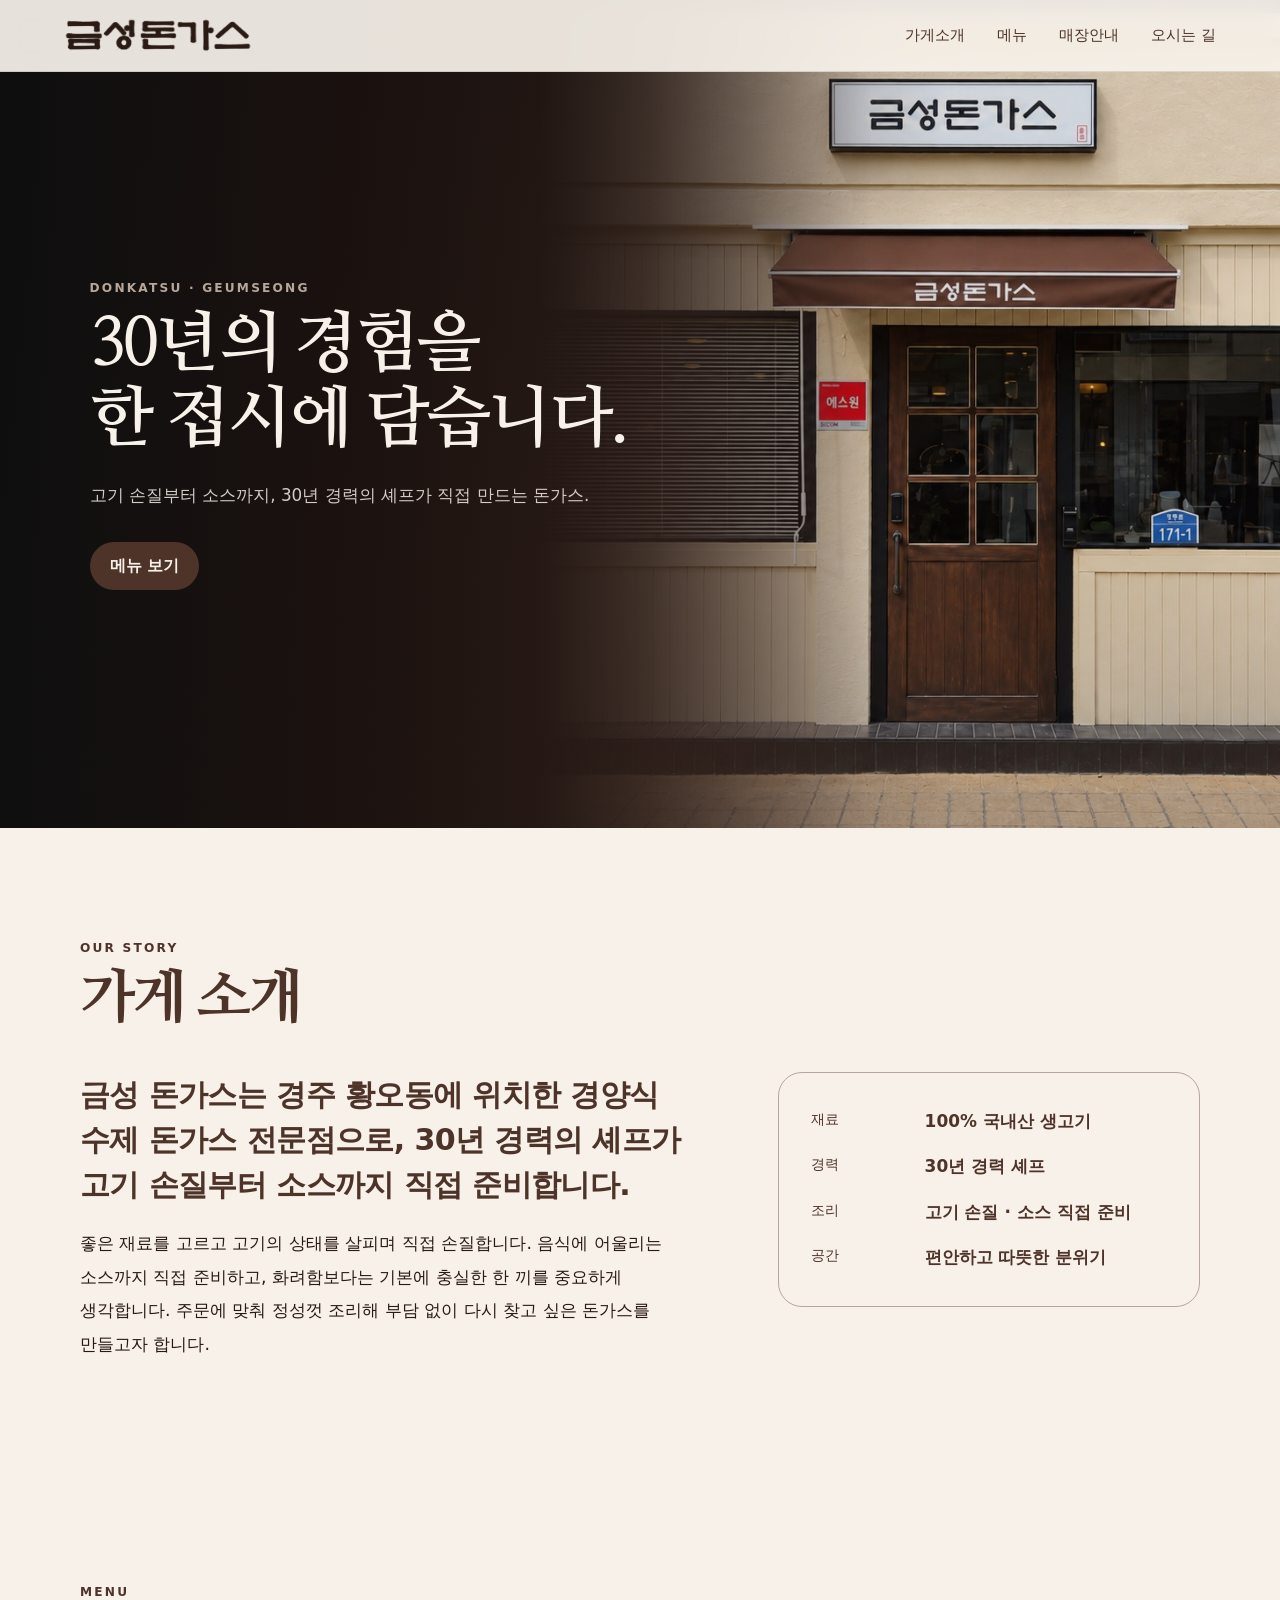
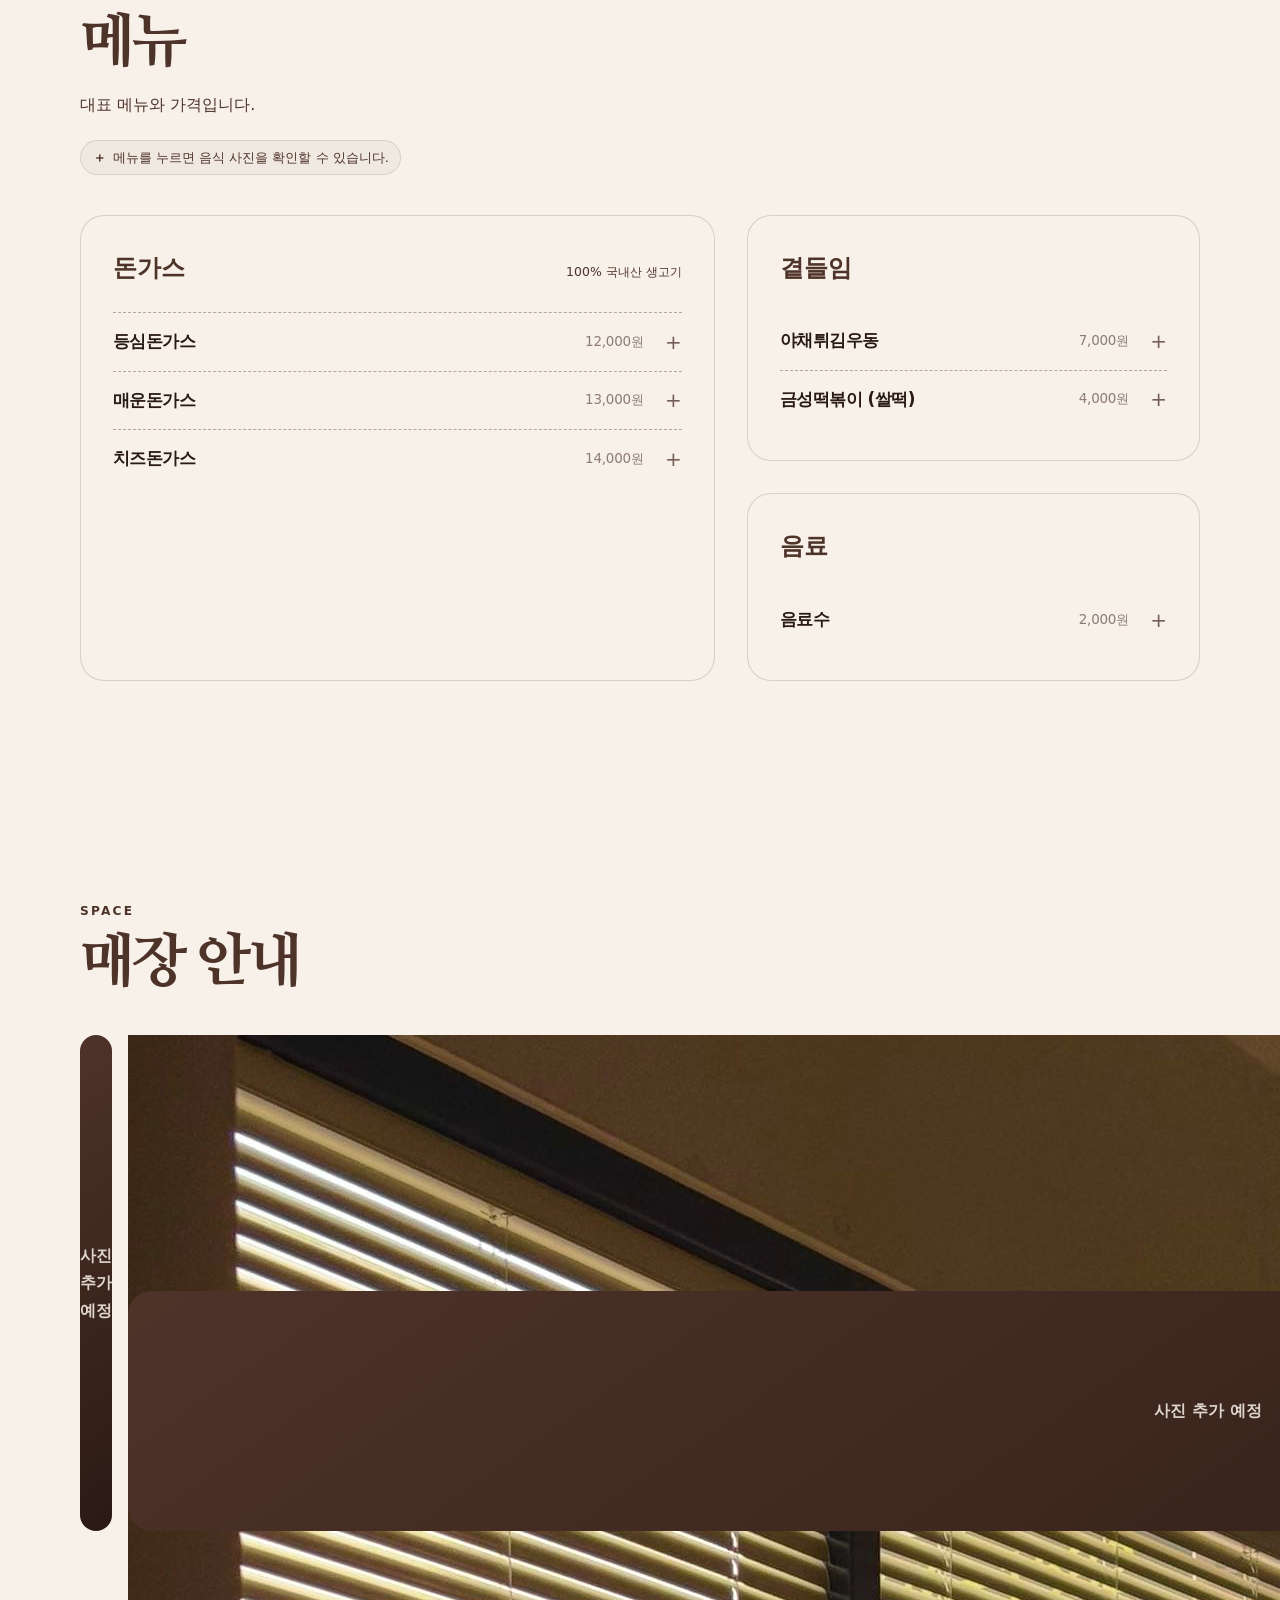
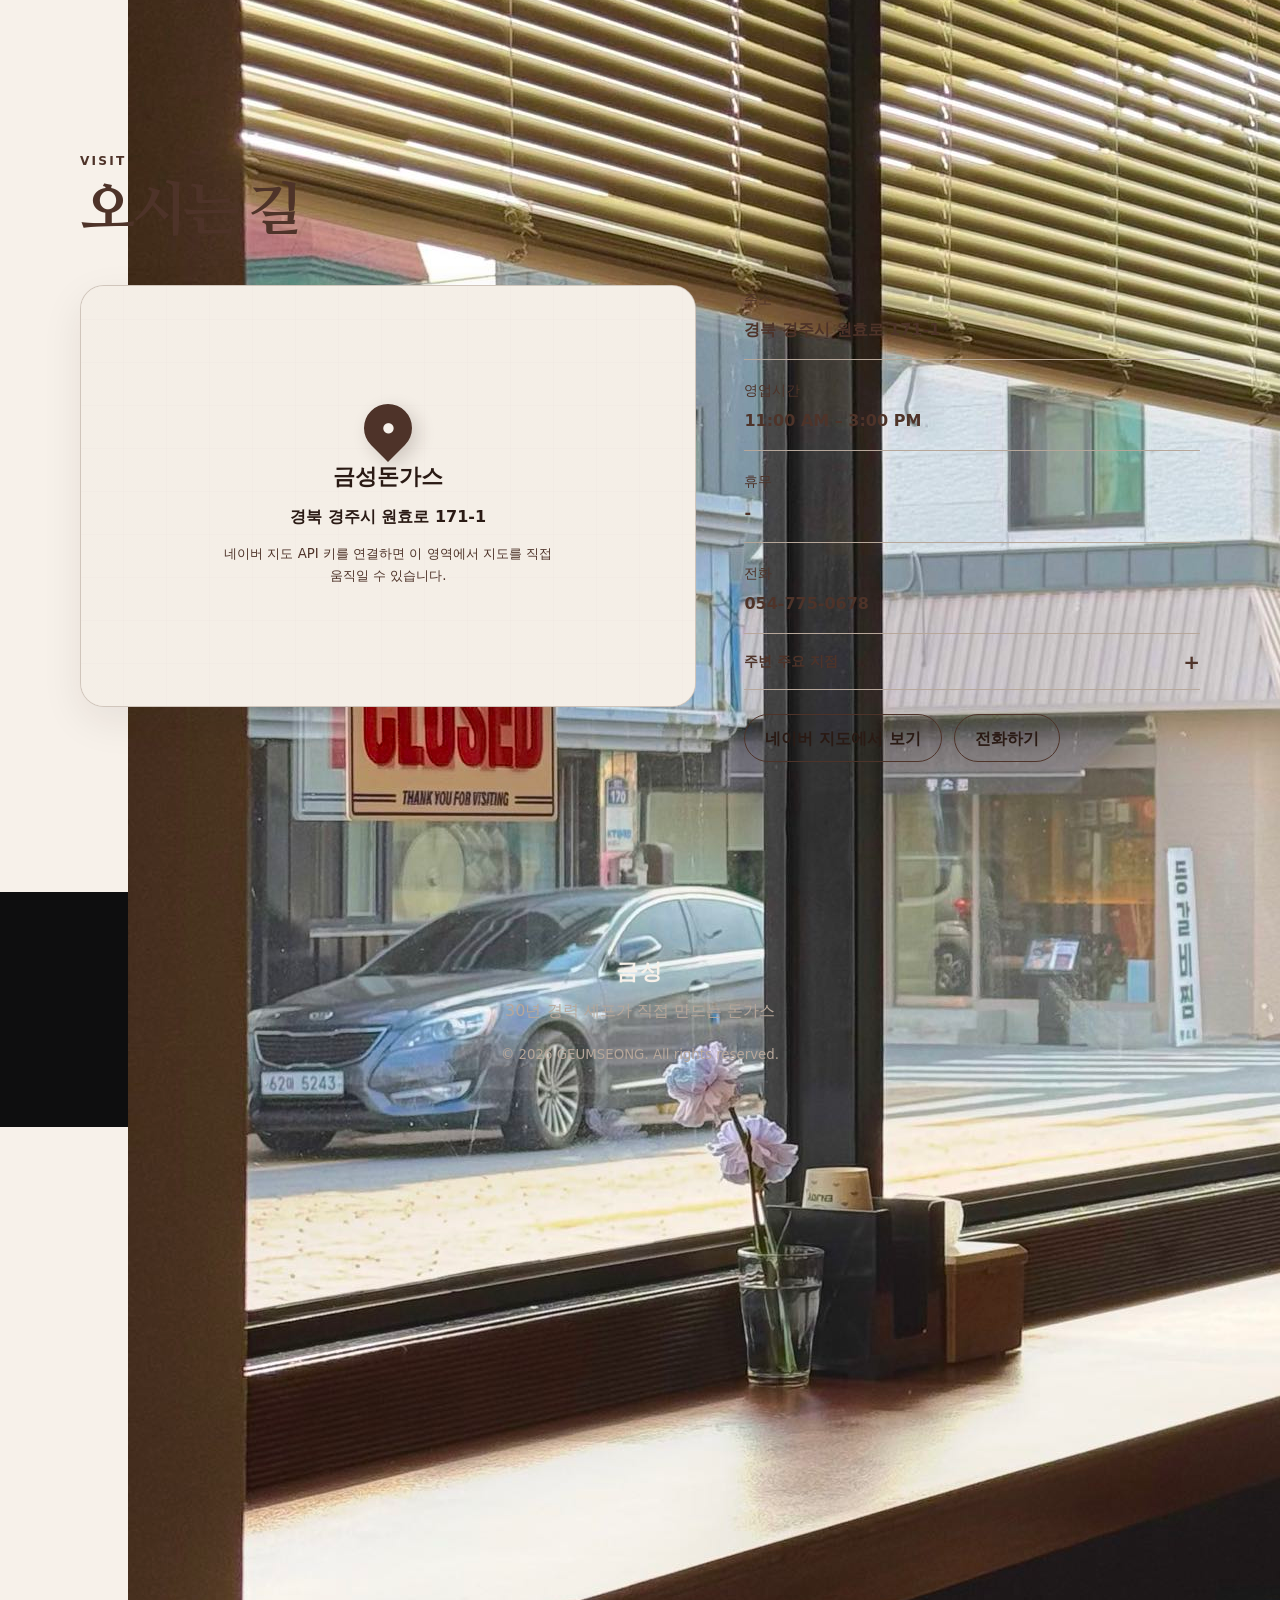
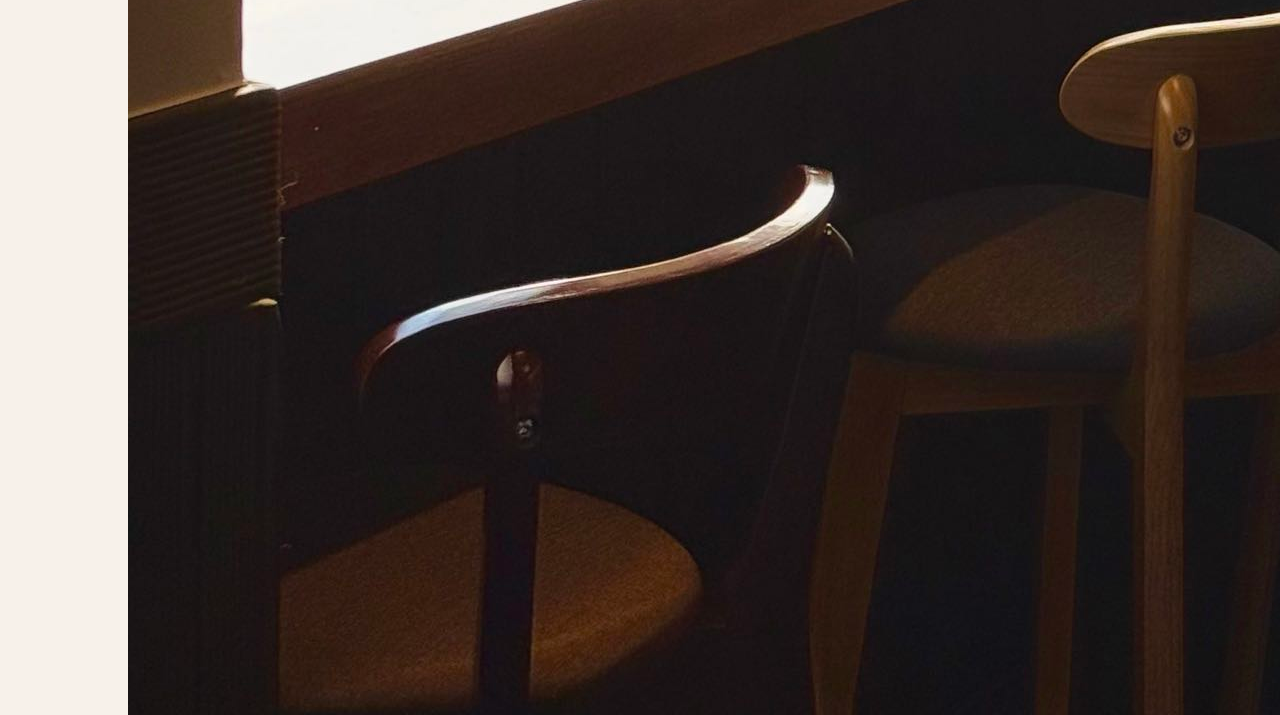
==== index.html @ cb588ed2 "Update index.html" ====
<!DOCTYPE html>
<html lang="ko">
<head>
  <meta charset="UTF-8" />
  <meta name="viewport" content="width=device-width, initial-scale=1.0" />
  <meta name="description" content="경주 황오동에 위치한 금성 돈가스. 30년 경력 셰프가 국내산 생고기를 직접 손질하고 소스까지 직접 준비하는 경양식 수제 돈가스 전문점입니다." />
  <title>금성 돈가스</title>
  <meta property="og:type" content="website" />
  <meta property="og:site_name" content="금성 돈가스" />
  <meta property="og:title" content="금성 돈가스" />
  <meta property="og:description" content="경주 황오동에 위치한 금성 돈가스. 30년 경력 셰프가 국내산 생고기를 직접 손질하고 소스까지 직접 준비하는 경양식 수제 돈가스 전문점입니다." />
  <meta property="og:url" content="https://geumseongdonkatsu.kr/" />
  <meta property="og:locale" content="ko_KR" />
  <meta property="og:image" content="https://geumseongdonkatsu.kr/assets/og-image.png?v=20260915-og-v3" />
  <meta property="og:image:secure_url" content="https://geumseongdonkatsu.kr/assets/og-image.png?v=20260915-og-v3" />
  <meta property="og:image:type" content="image/png" />
  <meta property="og:image:width" content="1721" />
  <meta property="og:image:height" content="914" />
  <meta property="og:image:alt" content="금성 돈가스" />
  <meta name="twitter:card" content="summary_large_image" />
  <meta name="twitter:title" content="금성 돈가스" />
  <meta name="twitter:description" content="경주 황오동에 위치한 금성 돈가스. 30년 경력 셰프가 국내산 생고기를 직접 손질하고 소스까지 직접 준비하는 경양식 수제 돈가스 전문점입니다." />
  <meta name="twitter:image" content="https://geumseongdonkatsu.kr/assets/og-image.png?v=20260915-og-v3" />
  <meta name="robots" content="index,follow,max-image-preview:large" />
  <link rel="icon" href="/favicon.ico" sizes="any">
  <link rel="icon" type="image/png" sizes="32x32" href="assets/favicon-32x32.png">
  <link rel="icon" type="image/png" sizes="16x16" href="assets/favicon-16x16.png">
  <link rel="apple-touch-icon" sizes="180x180" href="assets/apple-touch-icon.png">
  <link rel="canonical" href="https://geumseongdonkatsu.kr/" />
  <link rel="preconnect" href="https://fonts.googleapis.com">
  <link rel="preconnect" href="https://fonts.gstatic.com" crossorigin>
  <link href="https://fonts.googleapis.com/css2?family=Nanum+Myeongjo:wght@700;800&display=swap" rel="stylesheet">
<link rel="stylesheet" href="style.css?v=20260912-menu-layout-fix-v3" />
  <script type="application/ld+json">
{
  "@context": "https://schema.org",
  "@type": "Restaurant",
  "@id": "https://geumseongdonkatsu.kr/#restaurant",
  "name": "금성 돈가스",
  "alternateName": "금성돈가스",
  "url": "https://geumseongdonkatsu.kr/",
  "telephone": "+82-54-775-0678",
  "image": [
    "https://geumseongdonkatsu.kr/assets/menu/sirloin.png",
    "https://geumseongdonkatsu.kr/assets/front.jpg"
  ],
  "description": "경주 황오동에 위치한 금성 돈가스. 30년 경력 셰프가 국내산 생고기를 직접 손질하고 소스까지 직접 준비하는 경양식 수제 돈가스 전문점입니다.",
  "servesCuisine": [
    "경양식 돈가스",
    "수제 돈가스"
  ],
  "openingHours": [
    "Mo 11:00-15:00",
    "We-Su 11:00-15:00"
  ],
  "priceRange": "₩₩",
  "address": {
    "@type": "PostalAddress",
    "streetAddress": "원효로 171-1",
    "addressLocality": "경주시",
    "addressRegion": "경상북도",
    "addressCountry": "KR"
  },
  "hasMap": "https://map.naver.com/p/entry/place/1640694145"
}
</script>
</head>
<body>
  <header class="site-header">
    <a class="logo" href="#home" aria-label="금성 홈"><img src="assets/geumseong-logo.png" alt="금성" /></a>
    <button class="menu-toggle" aria-label="메뉴 열기" aria-expanded="false">☰</button>
    <nav class="nav" aria-label="주요 메뉴">
      <a href="#about">가게소개</a>
      <a href="#menu">메뉴</a>
      <a href="#store">매장안내</a>
      <a href="#location">오시는 길</a>
    </nav>
  </header>

  <main>
    <section class="hero" id="home">
      <div class="hero-overlay"></div>
      <div class="hero-content">
        <p class="eyebrow">DONKATSU · GEUMSEONG</p>
        <h1><span class="hero-title-line">30년의 경험을</span><span class="hero-title-line">한 접시에 담습니다.</span></h1>
        <p class="hero-copy">고기 손질부터 소스까지, 30년 경력의 셰프가 직접 만드는 돈가스.</p>
        <a class="button" href="#menu">메뉴 보기</a>
      </div>
    </section>

    <section class="section" id="about">
      <div class="section-heading">
        <p class="eyebrow">OUR STORY</p>
        <h2>가게 소개</h2>
      </div>
      <div class="about-grid">
        <div class="about-copy">
          <p class="lead">금성 돈가스는 경주 황오동에 위치한 경양식 수제 돈가스 전문점으로, 30년 경력의 셰프가 고기 손질부터 소스까지 직접 준비합니다.</p>
          <p>좋은 재료를 고르고 고기의 상태를 살피며 직접 손질합니다. 음식에 어울리는 소스까지 직접 준비하고, 화려함보다는 기본에 충실한 한 끼를 중요하게 생각합니다. 주문에 맞춰 정성껏 조리해 부담 없이 다시 찾고 싶은 돈가스를 만들고자 합니다.</p>
        </div>
        <div class="info-card">
          <span>재료</span>
          <strong>100% 국내산 생고기</strong>
          <span>경력</span>
          <strong>30년 경력 셰프</strong>
          <span>조리</span>
          <strong>고기 손질 · 소스 직접 준비</strong>
          <span>공간</span>
          <strong>편안하고 따뜻한 분위기</strong>
        </div>
      </div>
    </section>

    <section class="section alt" id="menu">
      <div class="section-heading">
        <p class="eyebrow">MENU</p>
        <h2>메뉴</h2>
        <p>대표 메뉴와 가격입니다.</p>
        <p class="menu-photo-hint">메뉴를 누르면 음식 사진을 확인할 수 있습니다.</p>
      </div>

      <div class="menu-groups">
        <section class="menu-group">
          <div class="menu-title-row">
            <h3>돈가스</h3>
            <span>100% 국내산 생고기</span>
          </div>

          <div class="menu-entry">
            <button class="menu-item menu-item-button" type="button" aria-expanded="false" aria-controls="photo-sirloin">
              <span class="menu-name">등심돈가스</span><strong class="menu-price">12,000원</strong>
            </button>
            <div class="menu-photo-panel" id="photo-sirloin"><div class="menu-photo-inner"><img src="assets/menu/sirloin.png" alt="금성 등심돈가스 사진" /></div></div>
          </div>

          <div class="menu-entry">
            <button class="menu-item menu-item-button" type="button" aria-expanded="false" aria-controls="photo-spicy">
              <span class="menu-name">매운돈가스</span><strong class="menu-price">13,000원</strong>
            </button>
            <div class="menu-photo-panel" id="photo-spicy"><div class="menu-photo-inner"><img src="assets/menu/spicysirloin.png" alt="금성 매운돈가스 사진" /></div></div>
          </div>

          <div class="menu-entry">
            <button class="menu-item menu-item-button" type="button" aria-expanded="false" aria-controls="photo-cheese">
              <span class="menu-name">치즈돈가스</span><strong class="menu-price">14,000원</strong>
            </button>
            <div class="menu-photo-panel" id="photo-cheese"><div class="menu-photo-inner"><img src="assets/menu/cheesesirloin.png" alt="금성 치즈돈가스 사진" /></div></div>
          </div>
        </section>

        <section class="menu-group">
          <h3>곁들임</h3>

          <div class="menu-entry">
            <button class="menu-item menu-item-button" type="button" aria-expanded="false" aria-controls="photo-udon">
              <span class="menu-name">야채튀김우동</span><strong class="menu-price">7,000원</strong>
            </button>
            <div class="menu-photo-panel" id="photo-udon"><div class="menu-photo-inner"><img src="assets/menu/notyet.png" alt="야채튀김우동 사진" /></div></div>
          </div>

          <div class="menu-entry">
            <button class="menu-item menu-item-button" type="button" aria-expanded="false" aria-controls="photo-tteok">
              <span class="menu-name">금성떡볶이 (쌀떡)</span><strong class="menu-price">4,000원</strong>
            </button>
            <div class="menu-photo-panel" id="photo-tteok"><div class="menu-photo-inner"><img src="assets/menu/tteok.png" alt="금성떡볶이 사진" /></div></div>
          </div>
        </section>

        <section class="menu-group">
          <h3>음료</h3>
          <div class="menu-entry">
            <button class="menu-item menu-item-button" type="button" aria-expanded="false" aria-controls="photo-drink">
              <span class="menu-name">음료수</span><strong class="menu-price">2,000원</strong>
            </button>
            <div class="menu-photo-panel" id="photo-drink"><div class="menu-photo-inner"><img src="assets/menu/notyet.png" alt="음료수 사진" /></div></div>
          </div>
        </section>
      </div>
    </section>

    <section class="section" id="store">
      <div class="section-heading">
        <p class="eyebrow">SPACE</p>
        <h2>매장 안내</h2>
      </div>
      <div class="photo-grid">
        <div class="photo-placeholder">사진 추가 예정</div>
        <img
    src="assets/store/bartable.jpg"
    alt="금성 돈가스 매장 바 테이블"
    class="store-photo-item"
  />
        <div class="photo-placeholder">사진 추가 예정</div>
      </div>
    </section>

    <section class="section location-section" id="location">
      <div class="section-heading">
        <p class="eyebrow">VISIT</p>
        <h2>오시는 길</h2>
      </div>
      <div class="location-grid">
        <div class="map-shell">
          <div id="naver-map" class="naver-map" aria-label="금성돈가스 위치 지도">
            <div class="map-fallback">
              <span class="map-pin" aria-hidden="true">●</span>
              <strong>금성돈가스</strong>
              <p>경북 경주시 원효로 171-1</p>
              <small>네이버 지도 API 키를 연결하면 이 영역에서 지도를 직접 움직일 수 있습니다.</small>
            </div>
          </div>
        </div>
        <div class="location-info">
          <div>
            <span>주소</span>
            <strong>경북 경주시 원효로 171-1</strong>
          </div>
          <div>
            <span>영업시간</span>
            <strong>11:00 AM – 3:00 PM</strong>
          </div>
          <div>
            <span>휴무</span>
            <strong> - </strong>
          </div>
         <div>
  <span>전화</span>
  <strong>
    <a class="phone-number" href="tel:0547750678">054-775-0678</a>
  </strong>
</div>

<details class="nearby-info">
  <summary>주변 주요 지점</summary>

  <ul class="nearby-list">
    <li>경주중학교·경주고등학교 <strong>도보 약 6분</strong></li>
    <li>선덕여자중학교·선덕여자고등학교 <strong>도보 약 10분</strong></li>
    <li>경주 성동시장 <strong>도보 약 10분</strong></li>
    <li>금리단길 <strong>도보 약 11분 · 차량 약 3분</strong></li>
    <li>동궁과 월지 <strong>차량 약 3분</strong></li>
    <li>첨성대 <strong>차량 약 5분</strong></li>
    <li>경주 대릉원 <strong>차량 약 5분</strong></li>
    <li>황리단길 <strong>차량 약 7분</strong></li>
  </ul>

  <p class="nearby-description">
    금성 돈가스는 경주 황오동에서 경양식 돈가스와 수제 돈가스를 찾는 분들이 방문하기 좋은 돈가스 전문점입니다.
  </p>
</details>

<div class="button-row">
            <a class="button secondary" href="https://map.naver.com/p/entry/place/1640694145?c=15.72,0,0,0,dh&placePath=%2Fhome%3Ffrom%3Dmap%26fromPanelNum%3D1%26additionalHeight%3D76%26timestamp%3D202609120127%26locale%3Dko%26svcName%3Dmap_pcv5" target="_blank" rel="noopener noreferrer">네이버 지도에서 보기</a>
            <a class="button secondary" href="tel:0547750678">전화하기</a>
          </div>
        </div>
      </div>
    </section>
  </main>

  <footer class="site-footer">
    <strong>금성</strong>
    <p>30년 경력 셰프가 직접 만드는 돈가스</p>
    <small>© <span id="year"></span> GEUMSEONG. All rights reserved.</small>
  </footer>

  <script src="map-config.js"></script>
  <script src="naver-map.js"></script>
  <script src="script.js"></script>
</body>
</html>
---- style.css ----
:root {
  /* 업로드한 팔레트: 밝은 색 → 어두운 색 순서 */
  --cream: #F7F1EA;
  --taupe: #B7A79A;
  --brown: #4E3329;
  --deep-brown: #2A1A14;
  --ink: #0E0E0F;

  /* 역할별 색상 */
  --paper: #F7F1EA;
  --muted-brown: #4E3329;
  --accent: #4E3329;
  --accent-dark: #2A1A14;
  --line: #B7A79A;
  --max-width: 1120px;
}

* { box-sizing: border-box; }

html { scroll-behavior: smooth; }

body {
  margin: 0;
  font-family: "Pretendard", "Noto Sans KR", system-ui, sans-serif;
  color: var(--brown);
  background: var(--paper);
  line-height: 1.7;
}

a { color: inherit; text-decoration: none; }

.site-header {
  position: fixed;
  inset: 0 0 auto 0;
  z-index: 30;
  height: 72px;
  display: flex;
  align-items: center;
  justify-content: space-between;
  padding: 0 5vw;
  background: rgba(247, 241, 234, 0.93);
  backdrop-filter: blur(12px);
  border-bottom: 1px solid rgba(42, 26, 20, 0.12);
}

.logo {
  font-family: Georgia, "Times New Roman", serif;
  font-size: 1.45rem;
  font-weight: 800;
  letter-spacing: .12em;
}

.nav { display: flex; gap: 2rem; font-size: .95rem; }
.nav a:hover { color: var(--accent); }
.menu-toggle { display: none; }

.hero {
  min-height: 92vh;
  position: relative;
  display: grid;
  align-items: center;
  padding: 120px 7vw 80px;
  background:
    linear-gradient(135deg, rgba(14,14,15,.92), rgba(78,51,41,.74)),
    radial-gradient(circle at 70% 30%, rgba(183,167,154,.20), transparent 28%),
    #2A1A14;
  color: var(--cream);
}

.hero-overlay {
  position: absolute;
  inset: 0;
  background: linear-gradient(to top, rgba(0,0,0,.18), transparent 35%);
}

.hero-content {
  position: relative;
  width: min(920px, 100%);
}

.eyebrow {
  margin: 0 0 .6rem;
  font-size: .76rem;
  font-weight: 800;
  letter-spacing: .18em;
  color: var(--accent);
}
.hero .eyebrow { color: var(--taupe); }

.hero h1 {
  margin: 0;
  font-family: "Noto Serif KR", "Nanum Myeongjo", Batang, serif;
  font-size: clamp(3.2rem, 5.2vw, 5.2rem);
  line-height: 1.12;
  letter-spacing: -.04em;
  word-break: keep-all;
}

.hero-copy {
  max-width: 600px;
  margin: 1.5rem 0 2rem;
  font-size: 1.05rem;
  color: rgba(247,241,234,.84);
}

.button {
  display: inline-flex;
  align-items: center;
  justify-content: center;
  min-height: 48px;
  padding: 0 1.25rem;
  border-radius: 999px;
  background: var(--accent);
  color: var(--cream);
  font-weight: 800;
  transition: transform .2s ease, background .2s ease;
}
.button:hover { transform: translateY(-2px); background: var(--accent-dark); }
.button.secondary { border: 1px solid var(--brown); background: transparent; color: var(--deep-brown); }

.section {
  max-width: var(--max-width);
  margin: 0 auto;
  padding: 110px 24px;
}
.alt {
  max-width: none;
  background: var(--cream);
}
.alt > * { max-width: var(--max-width); margin-left: auto; margin-right: auto; }

.section-heading { margin-bottom: 2.5rem; }
.section-heading h2 {
  margin: 0;
  font-family: Georgia, "Times New Roman", serif;
  font-size: clamp(2rem, 5vw, 3.6rem);
  line-height: 1.1;
}
.section-heading p:last-child { color: var(--muted-brown); }

.about-grid, .location-grid {
  display: grid;
  grid-template-columns: 1.15fr .85fr;
  gap: 3rem;
  align-items: start;
}
.lead { font-size: 1.35rem; font-weight: 800; }

.info-card {
  display: grid;
  grid-template-columns: 90px 1fr;
  gap: 1rem;
  padding: 2rem;
  border: 1px solid var(--line);
  border-radius: 24px;
  background: var(--cream);
}
.info-card span, .location-info span { color: var(--muted-brown); font-size: .85rem; }

.menu-groups {
  display: grid;
  grid-template-columns: 1.4fr 1fr;
  gap: 2rem;
}
.menu-group {
  padding: 2rem;
  background: rgba(247,241,234,.68);
  border: 1px solid rgba(78,51,41,.18);
  border-radius: 24px;
}
.menu-group:first-child { grid-row: span 2; }
.menu-group h3 { margin-top: 0; font-size: 1.5rem; }
.menu-title-row { display: flex; justify-content: space-between; gap: 1rem; align-items: baseline; }
.menu-title-row span { font-size: .78rem; color: var(--muted-brown); }
.menu-item {
  display: flex;
  justify-content: space-between;
  gap: 1rem;
  padding: 1rem 0;
  border-top: 1px dashed var(--line);
}
.menu-item:first-of-type { border-top: 0; }

.photo-grid {
  display: grid;
  grid-template-columns: 1.4fr .8fr;
  grid-template-rows: 240px 240px;
  gap: 1rem;
}
.photo-placeholder,
.map-placeholder {
  display: grid;
  place-items: center;
  min-height: 220px;
  border-radius: 24px;
  color: rgba(247,241,234,.86);
  background: linear-gradient(145deg, #4E3329, #2A1A14);
  font-weight: 800;
}
.photo-placeholder:first-child { grid-row: span 2; }

.location-section { padding-bottom: 130px; }
.map-placeholder { min-height: 420px; }
.location-info { display: grid; gap: 1rem; }
.location-info > div:not(.button-row) {
  padding-bottom: 1rem;
  border-bottom: 1px solid var(--line);
}
.location-info strong { display: block; margin-top: .25rem; }
.button-row { display: flex; flex-wrap: wrap; gap: .75rem; margin-top: .5rem; }

/* 오시는 길: 주변 주요 지점 접이식 안내 */
.nearby-info {
  padding: 0 0 1rem;
  border-bottom: 1px solid var(--line);
}

.nearby-info summary {
  display: flex;
  align-items: center;
  justify-content: space-between;
  gap: 1rem;
  color: var(--muted-brown);
  font-size: .85rem;
  font-weight: 700;
  cursor: pointer;
  list-style: none;
}

.nearby-info summary::-webkit-details-marker {
  display: none;
}

.nearby-info summary::after {
  content: "+";
  color: var(--brown);
  font-size: 1.25rem;
  font-weight: 700;
  line-height: 1;
}

.nearby-info[open] summary::after {
  content: "\2212";
}

.nearby-info summary:focus-visible {
  outline: 2px solid rgba(78, 51, 41, .28);
  outline-offset: 5px;
  border-radius: 4px;
}

.nearby-list {
  display: grid;
  gap: 0;
  margin: 1rem 0 0;
  padding: 0;
  list-style: none;
}

.nearby-list li {
  display: flex;
  justify-content: space-between;
  gap: 1rem;
  padding: .65rem 0;
  border-top: 1px dashed var(--line);
  color: var(--ink);
  font-size: .9rem;
  line-height: 1.5;
}

.nearby-list li strong {
  flex: 0 0 auto;
  margin: 0;
  color: var(--brown);
  font-size: .86rem;
  text-align: right;
}

.nearby-description {
  margin: .9rem 0 0;
  color: var(--muted-brown);
  font-size: .84rem;
  line-height: 1.75;
}

.site-footer {
  padding: 60px 24px;
  text-align: center;
  color: var(--cream);
  background: var(--ink);
}
.site-footer strong { font-size: 1.4rem; letter-spacing: .1em; }
.site-footer p { margin: .4rem 0 1rem; color: var(--taupe); }
.site-footer small { color: var(--taupe); }

@media (max-width: 760px) {
  .site-header { height: 64px; }
  .menu-toggle {
    display: inline-grid;
    place-items: center;
    width: 42px;
    height: 42px;
    border: 1px solid rgba(78, 51, 41, 0.16);
    border-radius: 12px;
    background: rgba(247, 241, 234, 0.78);
    color: var(--brown);
    font-size: 1.45rem;
    line-height: 1;
    cursor: pointer;
    -webkit-tap-highlight-color: transparent;
    transition: color .2s ease, background .2s ease, border-color .2s ease, transform .15s ease;
  }
  .menu-toggle:hover,
  .menu-toggle:focus-visible {
    color: var(--deep-brown);
    background: rgba(183, 167, 154, 0.18);
    border-color: rgba(78, 51, 41, 0.28);
    outline: none;
  }
  .menu-toggle:active {
    transform: scale(.96);
  }
  .nav {
    position: absolute;
    top: 64px;
    left: 0;
    right: 0;
    display: none;
    flex-direction: column;
    gap: 0;
    padding: 1rem 5vw 1.4rem;
    background: var(--paper);
    border-bottom: 1px solid var(--line);
  }
  .nav.open { display: flex; }
  .nav a { padding: .8rem 0; }

  .hero { min-height: 84vh; padding-top: 110px; }
  .section { padding: 80px 20px; }
  .about-grid, .location-grid, .menu-groups { grid-template-columns: 1fr; }
  .menu-group:first-child { grid-row: auto; }
  .photo-grid { grid-template-columns: 1fr; grid-template-rows: none; }
  .photo-placeholder:first-child { grid-row: auto; min-height: 320px; }
  .menu-title-row { align-items: flex-start; flex-direction: column; }
}


.hero-title-line { display: block; white-space: nowrap; }

@media (max-width: 760px) {
  .hero-content { width: 100%; }
  .hero h1 { font-size: clamp(2.7rem, 13vw, 4.2rem); line-height: 1.14; }
  .hero-title-line { white-space: normal; }
}


/* --- Typography / Korean line-break fixes --- */
body {
  word-break: keep-all;
  overflow-wrap: break-word;
}

.hero-copy,
.section-heading h2,
.lead,
.about-copy p,
.info-card strong,
.menu-group h3,
.menu-item span,
.menu-item strong,
.location-info strong,
.site-footer p {
  word-break: keep-all;
}

.about-grid {
  grid-template-columns: minmax(0, 1.35fr) minmax(360px, 0.9fr);
  gap: 4rem;
}

.about-copy {
  min-width: 0;
  max-width: 680px;
}

.lead {
  margin: 0 0 1.25rem;
  font-size: clamp(1.55rem, 2.35vw, 2rem);
  line-height: 1.5;
  letter-spacing: -0.02em;
}

.about-copy p:last-child {
  margin: 0;
  font-size: 1.08rem;
  line-height: 1.95;
  color: var(--deep-brown);
}

.info-card {
  gap: 1.2rem 1.5rem;
  padding: 2.2rem 2rem;
  align-items: start;
}

.info-card strong {
  line-height: 1.55;
  font-size: 1.06rem;
}

@media (max-width: 960px) {
  .about-grid {
    grid-template-columns: 1fr;
    gap: 2rem;
  }

  .about-copy,
  .info-card {
    max-width: 100%;
  }
}

@media (max-width: 760px) {
  .lead {
    font-size: 1.4rem;
    line-height: 1.55;
  }

  .about-copy p:last-child,
  .info-card strong {
    font-size: 1rem;
    line-height: 1.8;
  }
}


/* --- Header wordmark from the supplied sign reference --- */
.logo {
  display: inline-flex;
  align-items: center;
  height: 44px;
}
.logo img {
  display: block;
  width: auto;
  height: 38px;
  object-fit: contain;
}

/* --- Clickable menu + sliding photo reveal --- */
.menu-entry {
  border-top: 1px dashed var(--line);
}
.menu-entry:first-of-type {
  border-top: 0;
}
.menu-entry .menu-item {
  border-top: 0;
}
.menu-item-button {
  width: 100%;
  margin: 0;
  border: 0;
  background: transparent;
  color: inherit;
  font: inherit;
  text-align: left;
  cursor: pointer;
  position: relative;
  transition: color .2s ease, padding-left .2s ease;
}
.menu-item-button::after {
  content: "+";
  position: absolute;
  right: .1rem;
  top: 50%;
  transform: translateY(-50%);
  font-size: 1.25rem;
  font-weight: 500;
  color: var(--muted-brown);
  transition: transform .28s ease;
}
.menu-item-button strong {
  margin-right: 2rem;
}
.menu-item-button:hover,
.menu-item-button:focus-visible {
  color: var(--deep-brown);
  padding-left: .35rem;
}
.menu-item-button:focus-visible {
  outline: 2px solid var(--taupe);
  outline-offset: 3px;
  border-radius: 8px;
}
.menu-item-button[aria-expanded="true"]::after {
  transform: translateY(-50%) rotate(45deg);
}
.menu-photo-panel {
  display: grid;
  grid-template-rows: 0fr;
  opacity: 0;
  transition: grid-template-rows .42s cubic-bezier(.22,.7,.25,1), opacity .28s ease;
}
.menu-photo-panel.is-open {
  grid-template-rows: 1fr;
  opacity: 1;
}
.menu-photo-inner {
  min-height: 0;
  overflow: hidden;
}
.menu-photo-inner img {
  display: block;
  width: 100%;
  aspect-ratio: 16 / 9;
  object-fit: cover;
  margin: 0 0 1rem;
  border-radius: 16px;
  transform: translateY(-12px);
  opacity: 0;
  transition: transform .42s cubic-bezier(.22,.7,.25,1), opacity .32s ease .06s;
  object-position: center 42%;
}
.menu-photo-panel.is-open .menu-photo-inner img {
  transform: translateY(0);
  opacity: 1;
}

@media (max-width: 760px) {
  .logo { height: 38px; }
  .logo img { height: 32px; }
  .menu-item-button strong { margin-right: 1.75rem; }
  .menu-photo-inner img { border-radius: 12px; }
}

/* --- Location / NAVER map --- */
.map-shell {
  overflow: hidden;
  min-height: 420px;
  border: 1px solid rgba(78, 51, 41, .16);
  border-radius: 24px;
  background: #e9e1d8;
  box-shadow: 0 14px 42px rgba(42, 26, 20, .08);
}

.naver-map {
  width: 100%;
  min-height: 420px;
  height: 100%;
}

.map-fallback {
  min-height: 420px;
  display: flex;
  flex-direction: column;
  align-items: center;
  justify-content: center;
  gap: .45rem;
  padding: 2rem;
  text-align: center;
  color: var(--deep-brown);
  background:
    linear-gradient(rgba(247,241,234,.82), rgba(247,241,234,.82)),
    repeating-linear-gradient(0deg, transparent 0 42px, rgba(78,51,41,.07) 42px 43px),
    repeating-linear-gradient(90deg, transparent 0 42px, rgba(78,51,41,.07) 42px 43px),
    #e9e1d8;
}

.map-fallback strong {
  font-size: 1.35rem;
}

.map-fallback p {
  margin: 0;
  font-weight: 700;
}

.map-fallback small {
  max-width: 360px;
  margin-top: .35rem;
  color: var(--muted-brown);
  line-height: 1.65;
}

.map-pin {
  width: 48px;
  height: 48px;
  display: grid;
  place-items: center;
  border-radius: 50% 50% 50% 0;
  transform: rotate(-45deg);
  background: var(--brown);
  color: var(--cream);
  font-size: .85rem;
  box-shadow: 0 8px 18px rgba(42, 26, 20, .18);
}

.map-pin::first-letter {
  transform: rotate(45deg);
}

.button.is-disabled {
  opacity: .45;
  cursor: default;
  pointer-events: none;
}

.map-error {
  color: var(--deep-brown);
}

/* Header logo: only the exact '금성' crop from the supplied reference. */
.logo img {
  height: 34px;
  max-width: 96px;
}

@media (max-width: 760px) {
  .map-shell,
  .naver-map,
  .map-fallback {
    min-height: 340px;
  }

  .logo img {
    height: 30px;
    max-width: 86px;
  }
}

/* --- Hero storefront photo: right-side image with soft fade into the brand brown --- */
.hero {
  overflow: hidden;
  isolation: isolate;
  background:
    linear-gradient(135deg, rgba(14,14,15,.95), rgba(78,51,41,.88)),
    #2A1A14;
}

.hero::before {
  content: "";
  position: absolute;
  z-index: -1;
  top: 0;
  right: 0;
  width: 58%;
  height: 100%;
  background-image: url("assets/front.jpg");
  background-size: cover;
  background-position: center center;
  background-repeat: no-repeat;
  opacity: .95;
  -webkit-mask-image: linear-gradient(to right, transparent 0%, rgba(0,0,0,.22) 15%, #000 45%, #000 100%);
  mask-image: linear-gradient(to right, transparent 0%, rgba(0,0,0,.22) 15%, #000 45%, #000 100%);
}

.hero::after {
  content: "";
  position: absolute;
  z-index: -1;
  inset: 0;
  background:
    linear-gradient(to right,
      rgba(14,14,15,.94) 0%,
      rgba(27,17,14,.88) 30%,
      rgba(42,26,20,.45) 52%,
      rgba(42,26,20,.10) 74%,
      rgba(42,26,20,.08) 100%),
    linear-gradient(to top, rgba(14,14,15,.18), transparent 32%);
  pointer-events: none;
}

.hero-overlay {
  display: none;
}

.hero-content {
  z-index: 1;
  width: min(760px, 46vw);
}

@media (max-width: 980px) {
  .hero::before {
    width: 64%;
    opacity: .72;
  }

  .hero::after {
    background: linear-gradient(to right,
      rgba(14,14,15,.96) 0%,
      rgba(42,26,20,.82) 42%,
      rgba(42,26,20,.34) 70%,
      rgba(42,26,20,.22) 100%);
  }

  .hero-content {
    width: min(720px, 62vw);
  }
}

@media (max-width: 760px) {
  .hero::before {
    width: 100%;
    background-position: 58% center;
    opacity: .48;
    -webkit-mask-image: none;
    mask-image: none;
  }

  .hero::after {
    background:
      linear-gradient(to right, rgba(14,14,15,.91), rgba(42,26,20,.64)),
      linear-gradient(to top, rgba(14,14,15,.34), transparent 45%);
  }

  .hero-content {
    width: 100%;
  }
}

/* =========================================================
   Mobile-first polish (2026-09): separate storefront image + content
   ========================================================= */
@media (max-width: 760px) {
  html { scroll-padding-top: 64px; }

  body {
    font-size: 15px;
    line-height: 1.75;
  }

  .site-header {
    padding: 0 18px;
    background: rgba(247, 241, 234, .97);
  }

  .logo img {
    height: 28px;
    max-width: 82px;
  }

  /* Hero: storefront is an actual top visual on mobile, not a muddy background. */
  .hero {
    min-height: 0;
    display: block;
    padding: 0 20px 54px;
    background: var(--deep-brown);
    color: var(--cream);
  }

  .hero::before {
    position: relative;
    display: block;
    top: auto;
    right: auto;
    width: calc(100% + 40px);
    height: clamp(260px, 67vw, 360px);
    margin: 0 -20px;
    background-image: url("assets/front.jpg");
    background-size: cover;
    background-position: 50% 52%;
    opacity: 1;
    -webkit-mask-image: none;
    mask-image: none;
  }

  .hero::after {
    z-index: 0;
    inset: 0;
    background: linear-gradient(
      to bottom,
      transparent 0,
      transparent clamp(215px, 55vw, 305px),
      rgba(42, 26, 20, .24) clamp(235px, 60vw, 325px),
      var(--deep-brown) clamp(260px, 67vw, 360px),
      var(--deep-brown) 100%
    );
  }

  .hero-content {
    position: relative;
    z-index: 2;
    width: 100%;
    max-width: 560px;
    margin: 0 auto;
    padding-top: 36px;
  }

  .hero .eyebrow {
    margin-bottom: 10px;
    font-size: .68rem;
    letter-spacing: .16em;
  }

  .hero h1 {
    font-size: clamp(2.35rem, 11.5vw, 3.55rem);
    line-height: 1.16;
    letter-spacing: -.045em;
  }

  .hero-title-line {
    display: block;
    white-space: nowrap;
  }

  .hero-copy {
    margin: 20px 0 26px;
    max-width: 32rem;
    font-size: .98rem;
    line-height: 1.8;
  }

  .hero .button {
    min-height: 46px;
    padding-inline: 1.15rem;
  }

  /* Sections: less desktop whitespace, cleaner mobile rhythm. */
  .section {
    padding: 66px 18px;
  }

  .section-heading {
    margin-bottom: 30px;
  }

  .section-heading h2 {
    font-size: clamp(2rem, 10vw, 2.7rem);
    line-height: 1.18;
  }

  .section-heading .eyebrow {
    font-size: .7rem;
  }

  .about-grid,
  .location-grid,
  .menu-groups {
    grid-template-columns: 1fr;
    gap: 22px;
  }

  .lead {
    font-size: 1.28rem;
    line-height: 1.62;
  }

  .about-copy p:last-child {
    font-size: .98rem;
    line-height: 1.9;
  }

  .info-card {
    grid-template-columns: 66px minmax(0, 1fr);
    gap: 13px 14px;
    padding: 22px 18px;
    border-radius: 18px;
  }

  .info-card span {
    font-size: .78rem;
  }

  .info-card strong {
    font-size: .96rem;
    line-height: 1.65;
  }

  /* Menu: wide tap targets and photos tailored for portrait screens. */
  .menu-group {
    padding: 20px 17px;
    border-radius: 18px;
  }

  .menu-group h3 {
    font-size: 1.32rem;
  }

  .menu-title-row {
    gap: 4px;
  }

  .menu-item-button {
    min-height: 58px;
    padding: 13px 0;
  }

  .menu-item-button .menu-item {
    align-items: center;
    gap: 10px;
    padding: 0;
  }

  .menu-item-button strong {
    flex: 0 0 auto;
    margin-right: 1.7rem;
    font-size: .94rem;
  }

  .menu-photo-inner img {
    aspect-ratio: 4 / 3;
    object-fit: cover;
    margin-bottom: 14px;
    border-radius: 14px;
  }

  /* Store gallery stacks naturally. */
  .photo-grid {
    display: grid;
    grid-template-columns: 1fr;
    grid-template-rows: none;
    gap: 12px;
  }

  .photo-placeholder,
  .photo-placeholder:first-child {
    grid-row: auto;
    min-height: 230px;
    border-radius: 18px;
  }

  /* Visit: map first, then compact info; actions become thumb-friendly. */
  .location-section {
    padding-bottom: 76px;
  }

  .map-shell,
  .naver-map,
  .map-fallback {
    min-height: 300px;
  }

  .map-shell {
    border-radius: 18px;
  }

  .location-info {
    gap: 14px;
  }

  .location-info > div:not(.button-row) {
    padding-bottom: 13px;
  }

  .location-info strong {
    font-size: .98rem;
    line-height: 1.6;
  }

  .nearby-info {
    padding-bottom: 13px;
  }

  .nearby-list li {
    display: grid;
    gap: 2px;
    padding: .65rem 0;
  }

  .nearby-list li strong {
    font-size: .84rem;
    text-align: left;
  }

  .nearby-description {
    font-size: .8rem;
  }

  .button-row {
    display: grid;
    grid-template-columns: 1fr;
    gap: 10px;
    margin-top: 4px;
  }

  .button-row .button {
    width: 100%;
    min-height: 50px;
  }

  .site-footer {
    padding: 46px 18px calc(38px + env(safe-area-inset-bottom));
  }
}

/* Extra-small phones: keep the headline from breaking awkwardly. */
@media (max-width: 390px) {
  .hero {
    padding-inline: 16px;
  }

  .hero::before {
    width: calc(100% + 32px);
    margin-inline: -16px;
    height: 250px;
    background-position: 52% 50%;
  }

  .hero::after {
    background: linear-gradient(to bottom, transparent 0 205px, rgba(42,26,20,.25) 225px, var(--deep-brown) 250px, var(--deep-brown) 100%);
  }

  .hero h1 {
    font-size: clamp(2.18rem, 11vw, 2.7rem);
  }

  .hero-copy {
    font-size: .93rem;
  }

  .section {
    padding-inline: 16px;
  }
}


/* =========================================================
   Menu row alignment + hierarchy + photo hint + phone polish
   ========================================================= */
.menu-photo-hint {
  display: inline-flex;
  align-items: center;
  gap: .45rem;
  margin: .35rem 0 0;
  padding: .42rem .72rem;
  border: 1px solid rgba(78, 51, 41, .14);
  border-radius: 999px;
  background: rgba(183, 167, 154, .10);
  color: var(--muted-brown) !important;
  font-size: .82rem;
  line-height: 1.45;
}

.menu-photo-hint::before {
  content: "＋";
  font-weight: 700;
  color: var(--brown);
}

.menu-item-button {
  display: grid;
  grid-template-columns: minmax(0, 1fr) minmax(92px, auto) 24px;
  align-items: center;
  column-gap: 14px;
  padding: 1rem 0;
}

.menu-item-button::after {
  position: static;
  grid-column: 3;
  justify-self: end;
  transform: none;
  line-height: 1;
}

.menu-item-button[aria-expanded="true"]::after {
  transform: rotate(45deg);
}

.menu-item-button .menu-name {
  grid-column: 1;
  min-width: 0;
  color: var(--deep-brown);
  font-family: "Pretendard", "Noto Sans KR", system-ui, sans-serif;
  font-size: 1.03rem;
  font-weight: 720;
  line-height: 1.55;
  letter-spacing: -.025em;
  text-align: left;
}

.menu-item-button .menu-price {
  grid-column: 2;
  justify-self: end;
  margin-right: 0;
  color: rgba(78, 51, 41, .78);
  font-family: "Pretendard", "Noto Sans KR", system-ui, sans-serif;
  font-size: .93rem;
  font-weight: 560;
  line-height: 1.4;
  letter-spacing: -.015em;
  white-space: nowrap;
  text-align: right;
}

.menu-item-button:hover .menu-name,
.menu-item-button:focus-visible .menu-name {
  color: var(--ink);
}

.phone-number {
  color: inherit;
  text-decoration: none;
}

@media (max-width: 760px) {
  .menu-photo-hint {
    margin-top: .2rem;
    padding: .38rem .62rem;
    font-size: .76rem;
  }

  .menu-item-button {
    grid-template-columns: minmax(0, 1fr) 82px 22px;
    column-gap: 9px;
    min-height: 62px;
    padding: 14px 0;
  }

  .menu-item-button .menu-name {
    font-size: .99rem;
    font-weight: 720;
    line-height: 1.5;
  }

  .menu-item-button .menu-price {
    width: 82px;
    font-size: .88rem;
    font-weight: 560;
    line-height: 1.35;
  }

  .menu-item-button::after {
    font-size: 1.15rem;
  }
}

@media (max-width: 390px) {
  .menu-item-button {
    grid-template-columns: minmax(0, 1fr) 76px 20px;
    column-gap: 7px;
  }

  .menu-item-button .menu-price {
    width: 76px;
    font-size: .84rem;
  }

  .menu-item-button .menu-name {
    font-size: .94rem;
  }
}


/* =========================================================
   Desktop menu typography hierarchy — final override
   메뉴명이 먼저 보이고 가격은 보조 정보로 보이도록 명확히 분리
   ========================================================= */
@media (min-width: 761px) {
  .menu-item-button .menu-name {
    color: var(--deep-brown);
    font-family: "Pretendard", "Noto Sans KR", system-ui, sans-serif;
    font-size: 1.08rem;
    font-weight: 700;
    letter-spacing: -0.03em;
    line-height: 1.5;
  }

  .menu-item-button .menu-price {
    color: rgba(78, 51, 41, 0.64);
    font-family: "Pretendard", "Noto Sans KR", system-ui, sans-serif;
    font-size: 0.86rem;
    font-weight: 400;
    letter-spacing: 0.015em;
    line-height: 1.35;
  }

  .menu-item-button::after {
    color: rgba(78, 51, 41, 0.78);
    font-weight: 500;
  }
}

/* 모바일에서도 같은 위계는 유지하되 크기만 모바일에 맞춤 */
@media (max-width: 760px) {
  .menu-item-button .menu-name {
    color: var(--deep-brown);
    font-weight: 700;
  }

  .menu-item-button .menu-price {
    color: rgba(78, 51, 41, 0.66);
    font-family: "Pretendard", "Noto Sans KR", system-ui, sans-serif;
    font-weight: 400;
  }
}


/* =========================================================
   Mobile interaction-state fixes
   - iOS/Safari의 sticky hover/focus 때문에 닫은 뒤에도 눌린 모양이
     남는 현상을 방지
   - 메뉴명 들여쓰기는 실제 펼침 상태(aria-expanded)와만 연결
   ========================================================= */
@media (max-width: 760px) {
  /* 햄버거: 닫힌 상태는 항상 원래 모양으로 복귀 */
  .menu-toggle,
  .menu-toggle:hover,
  .menu-toggle:focus {
    color: var(--brown);
    background: rgba(247, 241, 234, 0.78);
    border-color: rgba(78, 51, 41, 0.16);
    transform: none;
  }

  .menu-toggle:focus-visible {
    outline: 2px solid rgba(78, 51, 41, 0.28);
    outline-offset: 2px;
  }

  .menu-toggle:active {
    color: var(--deep-brown);
    background: rgba(183, 167, 154, 0.18);
    border-color: rgba(78, 51, 41, 0.28);
    transform: scale(.96);
  }

  /* 메뉴 사진: 텍스트 이동은 '열려 있을 때'만 유지 */
  .menu-item-button,
  .menu-item-button:hover,
  .menu-item-button:focus {
    padding-left: 0;
  }

  .menu-item-button[aria-expanded="true"] {
    padding-left: .35rem;
  }

  .menu-item-button:focus-visible {
    outline: 2px solid var(--taupe);
    outline-offset: 3px;
  }
}

/* 실제 마우스가 있는 PC에서만 hover 들여쓰기 사용 */
@media (min-width: 761px) and (hover: hover) and (pointer: fine) {
  .menu-item-button:hover {
    padding-left: .35rem;
  }
}


/* =========================================================
   Section title font consistency — PC / Mobile
   가게 이야기 · 메뉴 · 매장 안내 · 오시는 길
   기기별 한글 fallback 차이를 없애기 위해 동일 웹폰트 고정
   ========================================================= */
.section-heading h2 {
  font-family: "Noto Serif KR", "AppleMyungjo", "Nanum Myeongjo", "Batang", serif;
  font-weight: 700;
  letter-spacing: -0.045em;
}

/* 모바일에서도 폰트 자체는 절대 바꾸지 않고 크기만 조정 */
@media (max-width: 760px) {
  .section-heading h2 {
    font-family: "Noto Serif KR", "AppleMyungjo", "Nanum Myeongjo", "Batang", serif;
    font-weight: 700;
    letter-spacing: -0.045em;
  }
}


/* =========================================================
   FINAL: PC / mobile section-title font unified
   가게 이야기 · 메뉴 · 매장 안내 · 오시는 길
   ========================================================= */
:root {
  --section-title-font: "Nanum Myeongjo", serif;
}

.section-heading h2,
#about .section-heading h2,
#menu .section-heading h2,
#store .section-heading h2,
#location .section-heading h2 {
  font-family: var(--section-title-font) !important;
  font-weight: 800 !important;
  font-style: normal !important;
  letter-spacing: -0.055em !important;
  word-break: keep-all;
}

@media (max-width: 760px) {
  .section-heading h2,
  #about .section-heading h2,
  #menu .section-heading h2,
  #store .section-heading h2,
  #location .section-heading h2 {
    font-family: var(--section-title-font) !important;
    font-weight: 800 !important;
    font-style: normal !important;
    letter-spacing: -0.055em !important;
  }
}


/* =========================================================
   FIX v5
   1) 메뉴/매장/오시는길 헤딩은 원래 가운데 컨테이너 정렬 유지
   2) 가게 이야기만 24px 더 들어가 보이던 구조만 보정
   3) 가격 폰트는 메뉴명과 같은 계열로 복구하고 강조도 낮춤
   ========================================================= */

/* Desktop alignment:
   #about은 .section 자체에 좌우 24px padding이 있어서
   다른 full-width 섹션의 내부 1120px 컨테이너보다 24px 안쪽으로 보였음.
   컨테이너 폭만 48px 넓혀 내용 시작선을 동일하게 맞춘다.
   다른 section-heading의 margin은 절대 건드리지 않는다. */
@media (min-width: 761px) {
  #about.section {
    max-width: calc(var(--max-width) + 48px);
  }
}

/* Menu name / price hierarchy — PC and mobile */
.menu-item-button .menu-name {
  font-family: "Pretendard", "Noto Sans KR", system-ui, sans-serif;
  font-weight: 700;
  color: var(--deep-brown);
}

.menu-item-button .menu-price {
  font-family: "Pretendard", "Noto Sans KR", system-ui, sans-serif !important;
  font-weight: 500 !important;
  color: rgba(78, 51, 41, 0.62) !important;
  letter-spacing: -0.015em !important;
}

/* PC에서는 가격을 한 단계 더 작게 보여 메뉴명이 먼저 읽히게 함 */
@media (min-width: 761px) {
  .menu-item-button .menu-name {
    font-size: 1.06rem;
  }

  .menu-item-button .menu-price {
    font-size: 0.84rem;
  }
}

/* 모바일도 같은 글꼴 계열과 위계를 유지 */
@media (max-width: 760px) {
  .menu-item-button .menu-name {
    font-size: .99rem;
  }

  .menu-item-button .menu-price {
    font-size: .86rem;
  }
}


/* =========================================================
   FIX v6 — desktop section heading horizontal alignment
   가게 이야기 / 메뉴 / 매장 안내 / 오시는 길의 왼쪽 시작선 통일
   ========================================================= */
@media (min-width: 761px) {
  #about.section,
  #store.section,
  #location.section {
    max-width: calc(var(--max-width) + 48px);
  }
}


/* =========================================================
   FIX v7 — Mobile hamburger pressed/open state
   열린 동안만 눌린 느낌 유지, 닫히면 즉시 원상복귀
   ========================================================= */
@media (max-width: 760px) {
  /* 기본(닫힘) 상태 */
  .menu-toggle[aria-expanded="false"] {
    color: var(--brown);
    background: rgba(247, 241, 234, 0.78);
    border-color: rgba(78, 51, 41, 0.16);
    box-shadow: none;
    transform: translateY(0) scale(1);
  }

  /* 메뉴가 실제로 열려 있을 때만 눌린 상태 유지 */
  .menu-toggle[aria-expanded="true"] {
    color: var(--deep-brown);
    background: rgba(183, 167, 154, 0.24);
    border-color: rgba(78, 51, 41, 0.34);
    box-shadow:
      inset 0 2px 4px rgba(42, 26, 20, 0.16),
      0 1px 0 rgba(255, 255, 255, 0.45);
    transform: translateY(1px) scale(.97);
  }

  /* 손가락을 누르는 순간에는 한 단계 더 눌리는 촉감 */
  .menu-toggle:active {
    transform: translateY(2px) scale(.94);
  }

  /* iOS Safari의 sticky hover/focus가 열린/닫힌 상태를 덮어쓰지 않도록 함 */
  .menu-toggle:hover,
  .menu-toggle:focus {
    outline: none;
  }

  .menu-toggle:focus-visible {
    outline: 2px solid rgba(78, 51, 41, 0.28);
    outline-offset: 2px;
  }
}


/* --- Full sign wordmark in header (금성돈가스 + seal) --- */
.logo img {
  height: 36px;
  width: auto;
  max-width: 255px;
}

@media (max-width: 760px) {
  .logo img {
    height: 30px;
    max-width: 188px;
  }
}


/* =========================================================
   NAVER map layer containment
   지도 내부 확대/축소 컨트롤이 모바일 헤더/내비게이션 위로
   튀어나오지 않도록 지도 자체를 독립 stacking context로 제한.
   ========================================================= */
.map-shell {
  position: relative;
  z-index: 0;
  isolation: isolate;
  overflow: hidden;
}

.naver-map {
  position: relative;
  z-index: 0;
}

/* 고정 헤더와 펼쳐지는 모바일 내비게이션은 항상 지도보다 위 */
.site-header {
  z-index: 1000;
}

@media (max-width: 760px) {
  .site-header .nav {
    z-index: 1001;
  }

  .menu-toggle {
    position: relative;
    z-index: 1002;
  }
}
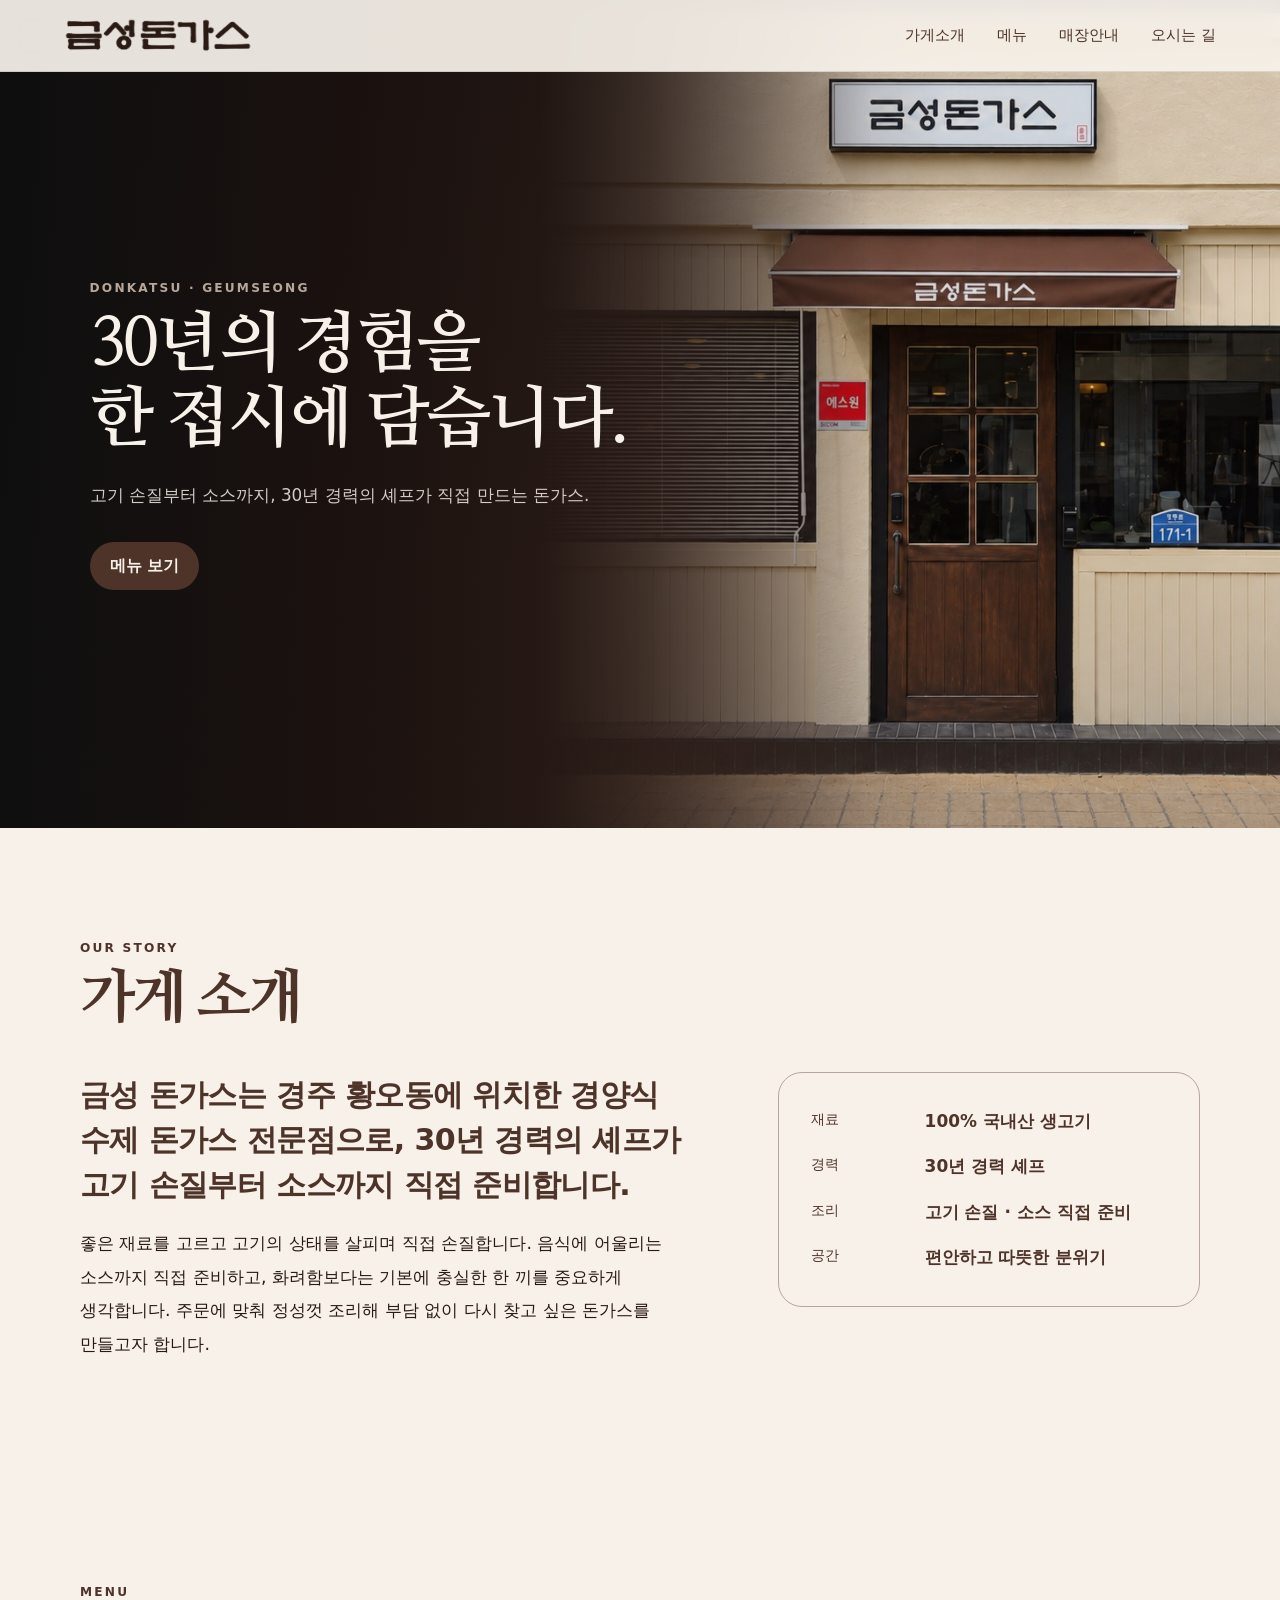
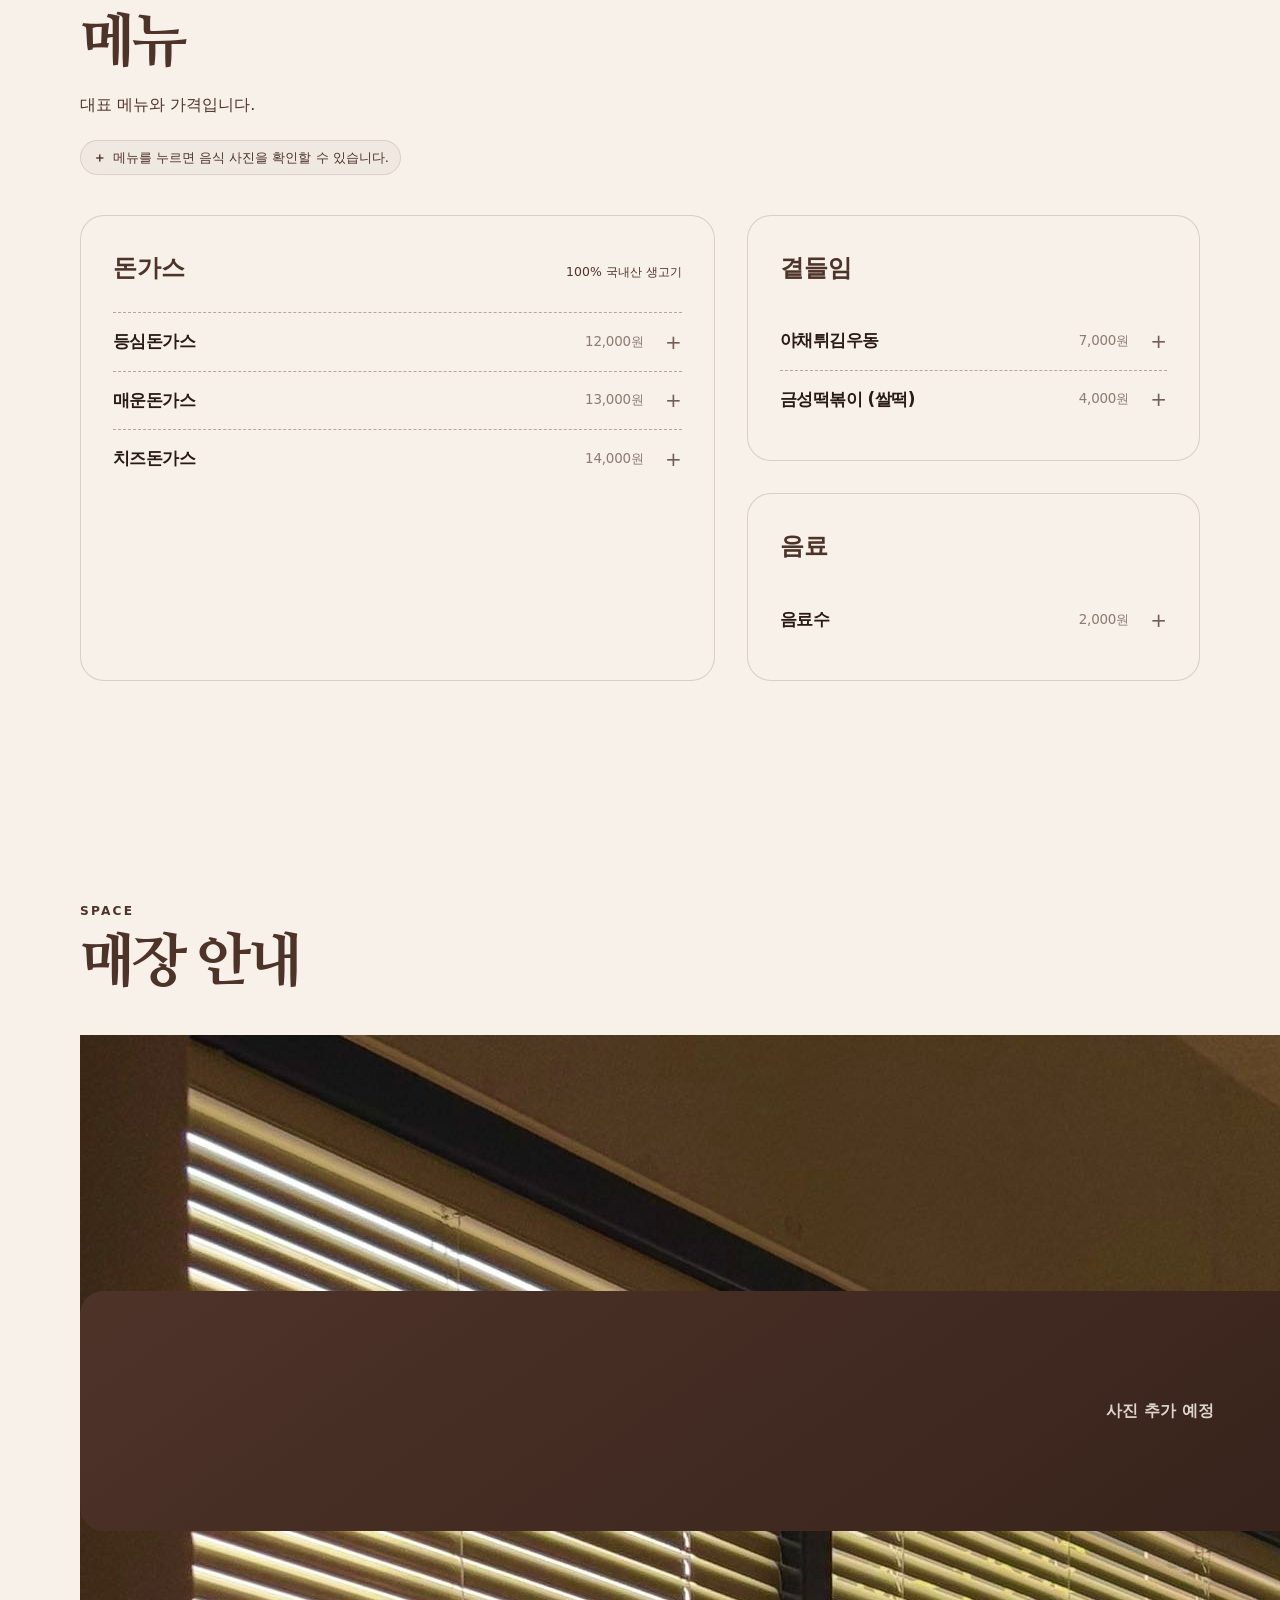
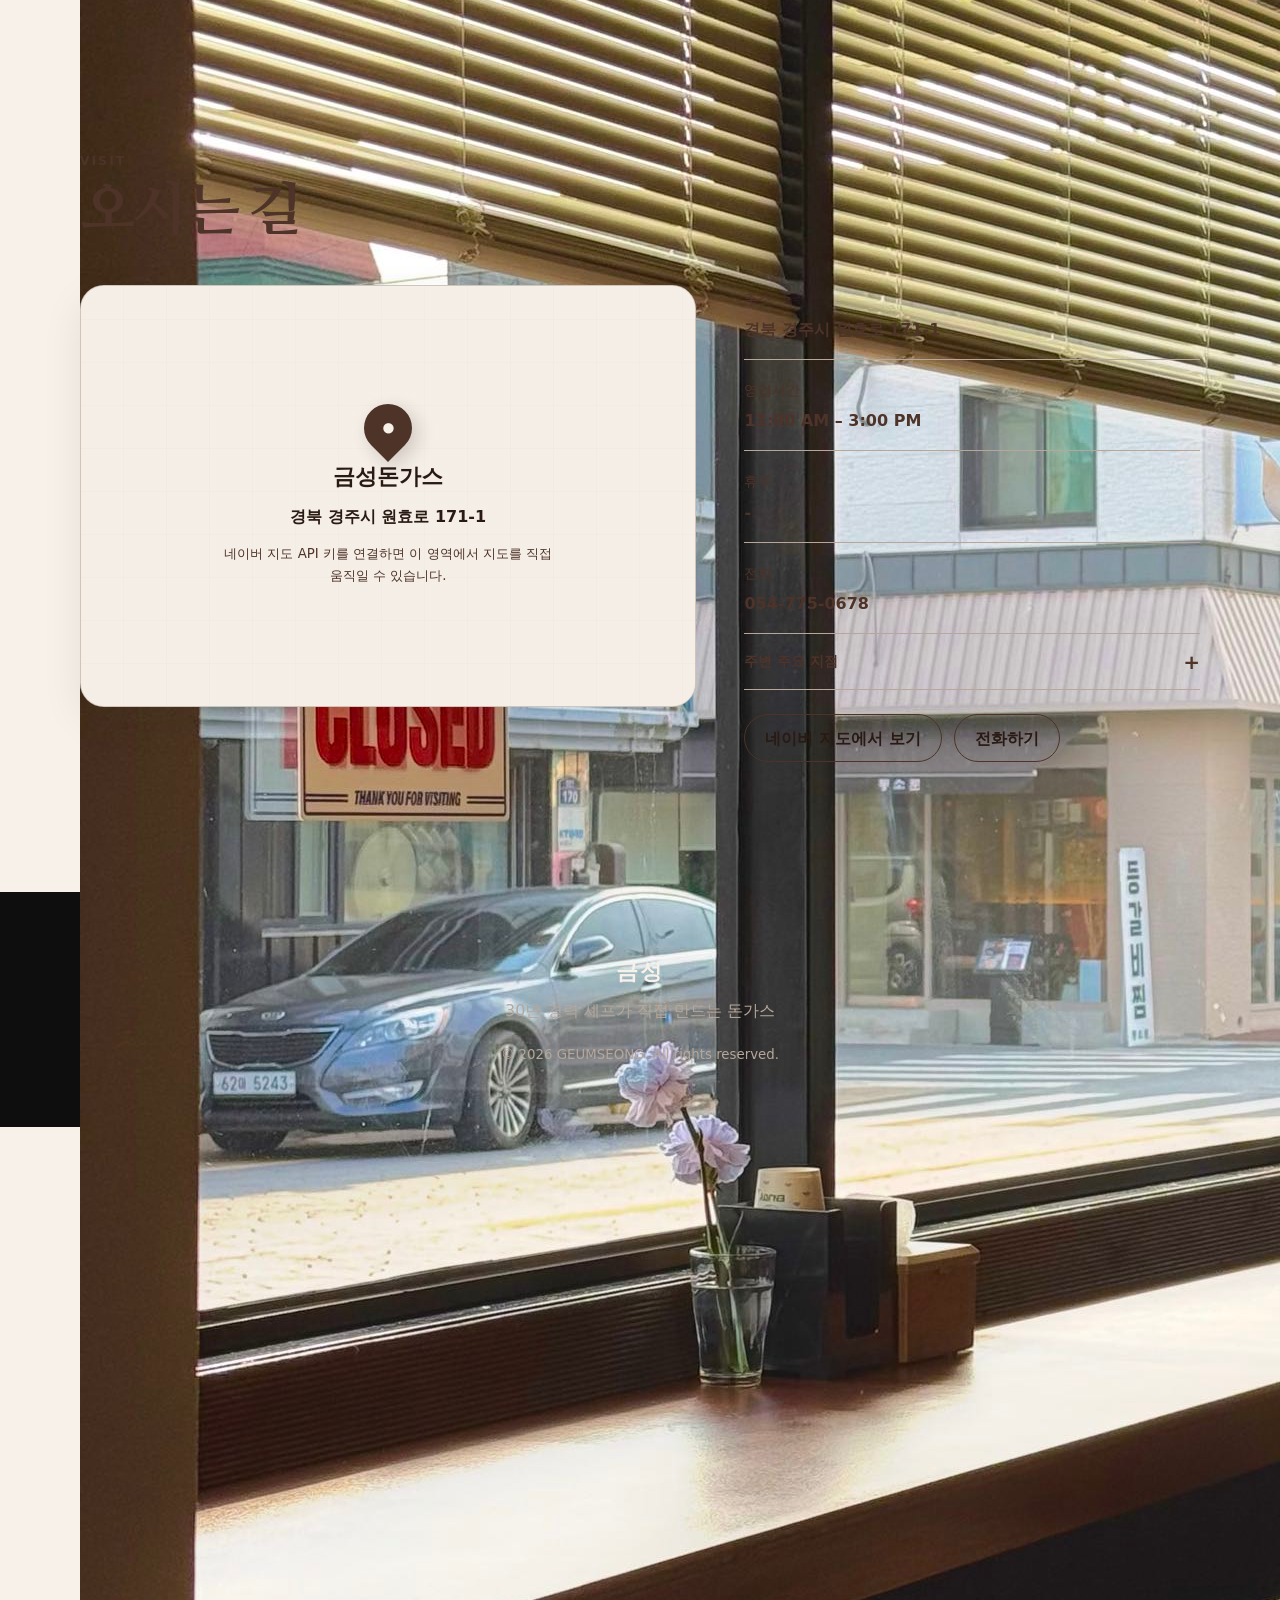
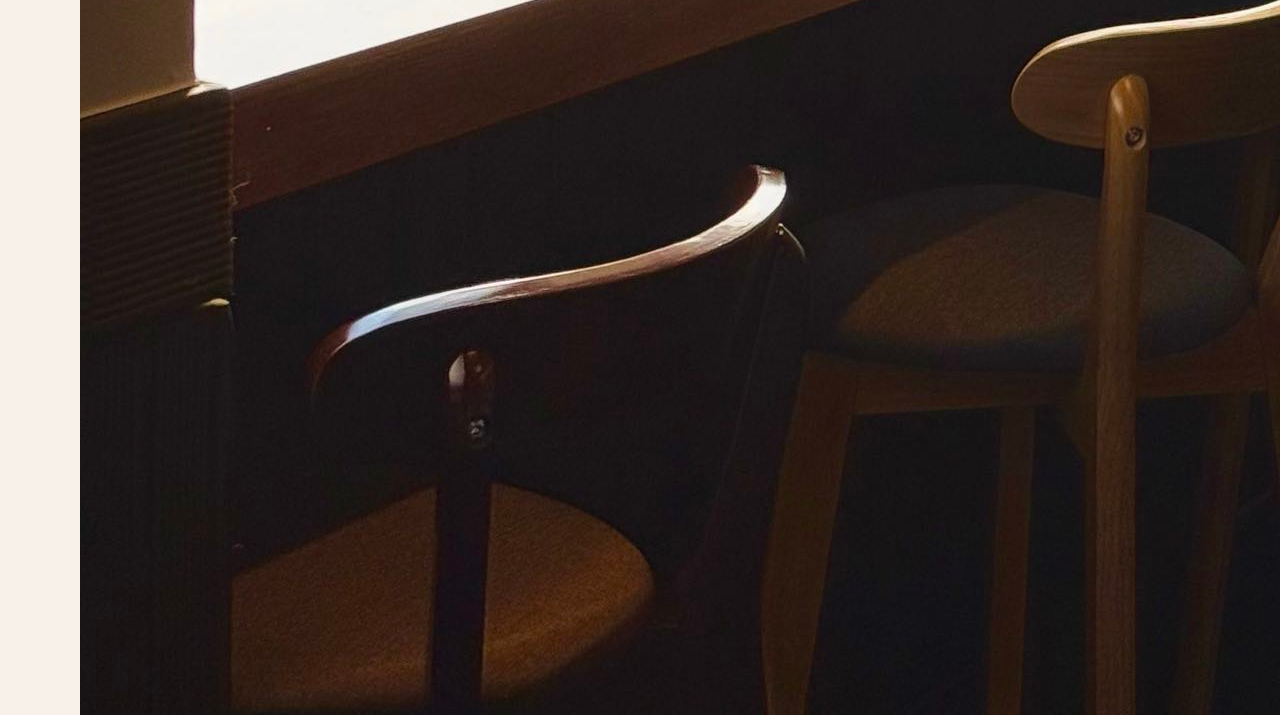
==== commit 9dba0cd1: "Update index.html" ====
--- a/index.html
+++ b/index.html
@@ -184,12 +184,12 @@
         <h2>매장 안내</h2>
       </div>
       <div class="photo-grid">
-        <div class="photo-placeholder">사진 추가 예정</div>
         <img
     src="assets/store/bartable.jpg"
     alt="금성 돈가스 매장 바 테이블"
     class="store-photo-item"
   />
+        <div class="photo-placeholder">사진 추가 예정</div>
         <div class="photo-placeholder">사진 추가 예정</div>
       </div>
     </section>
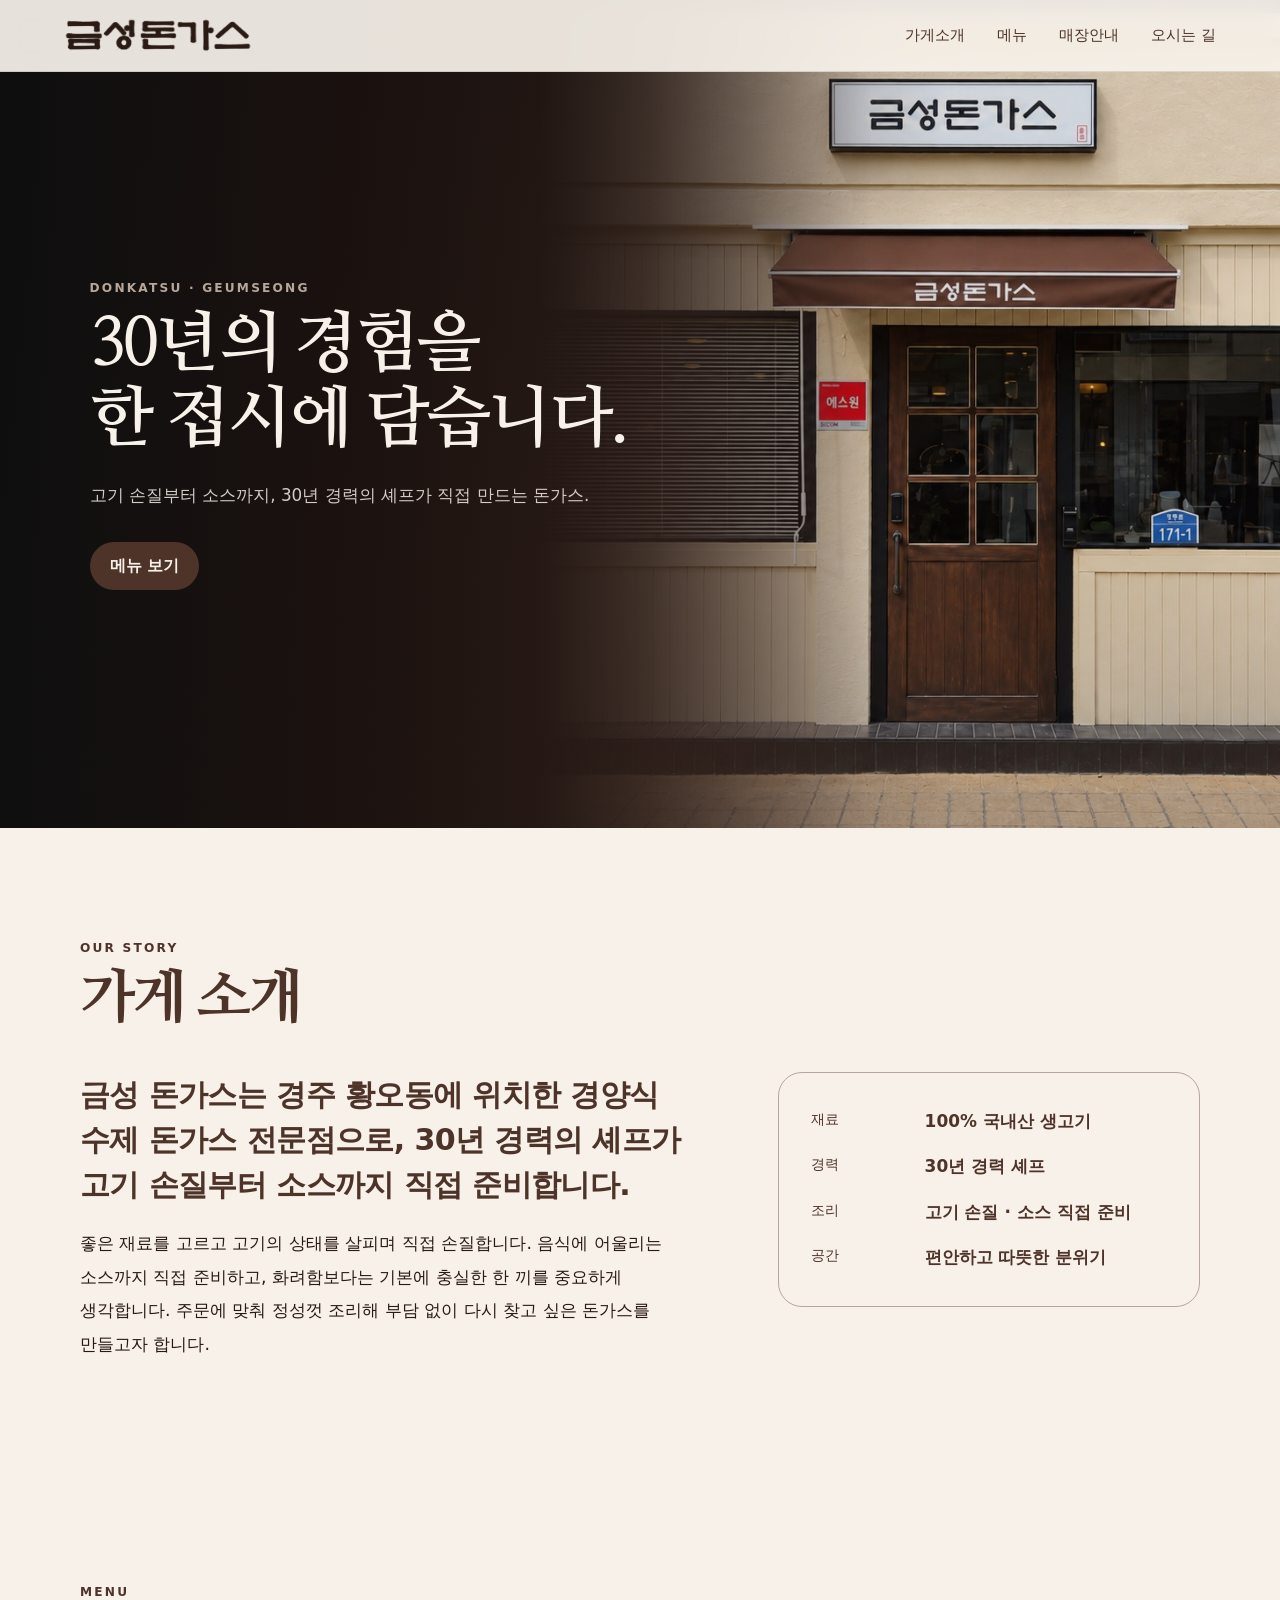
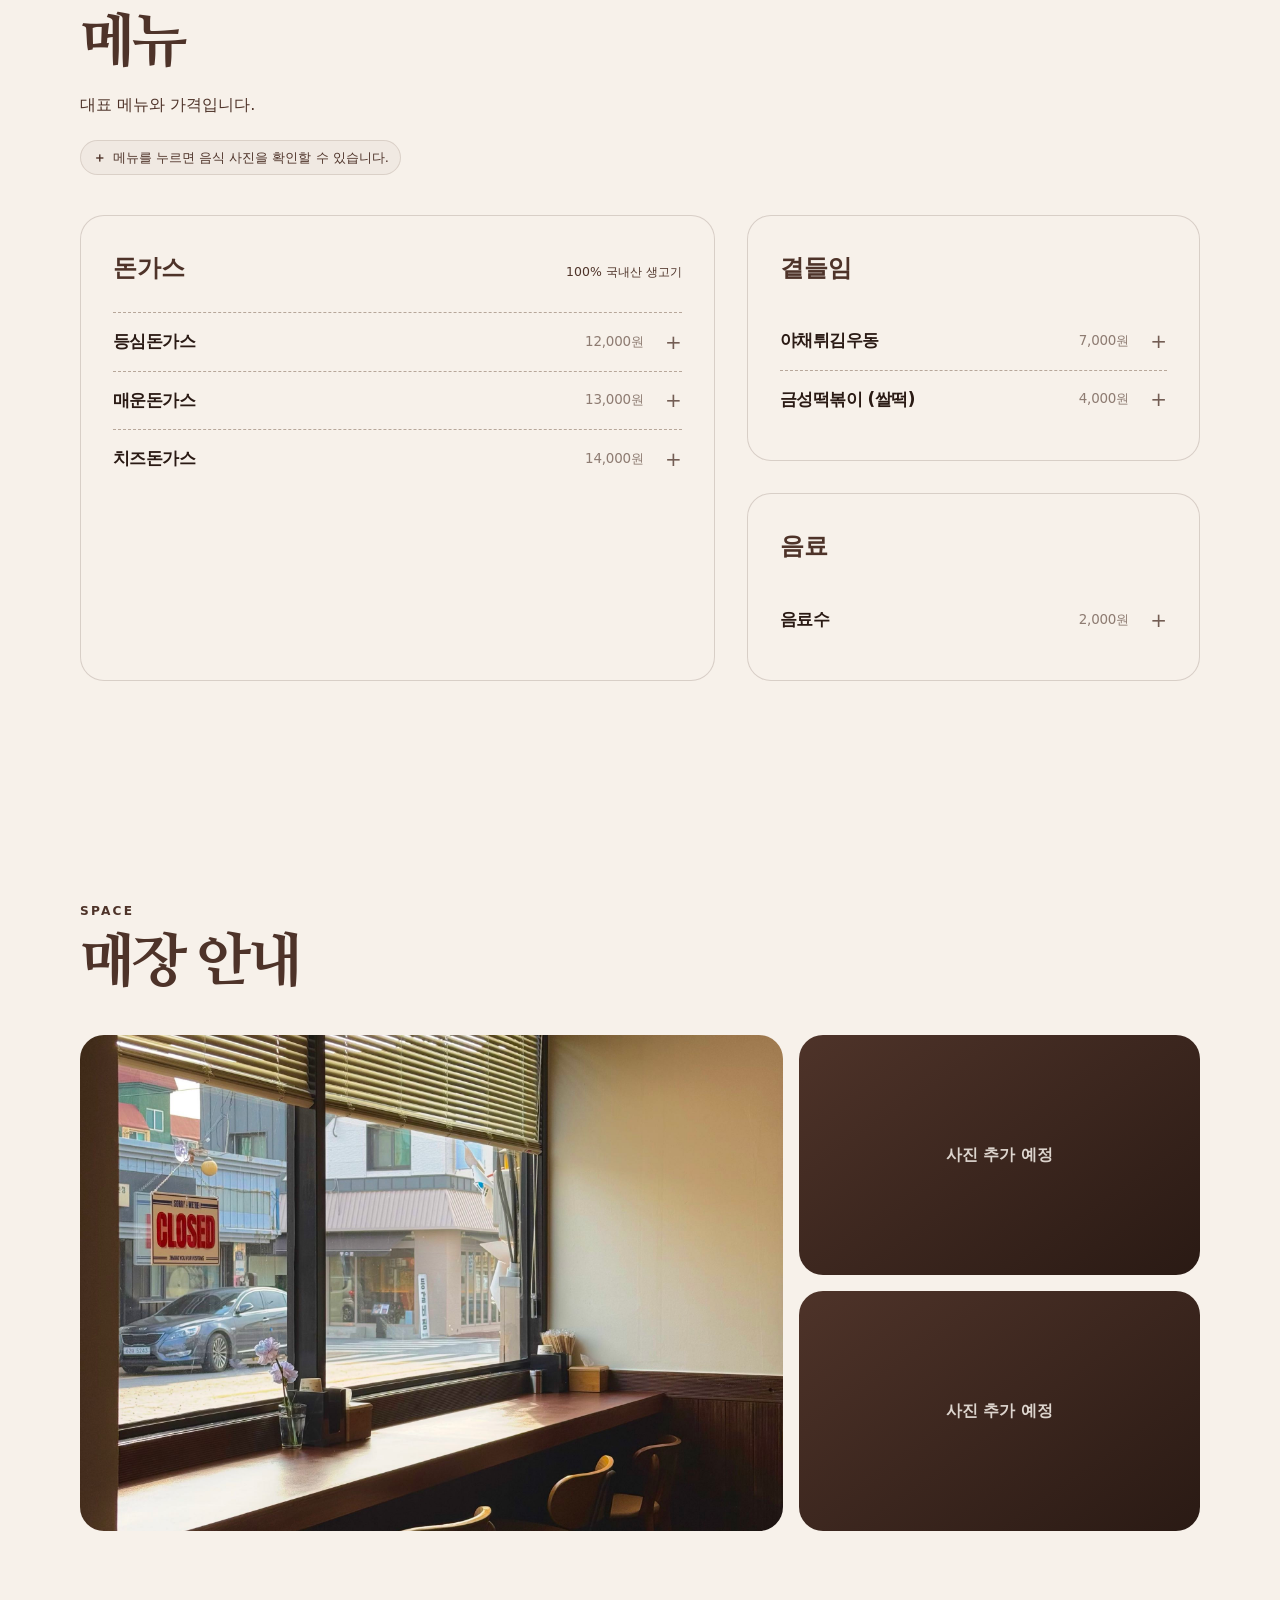
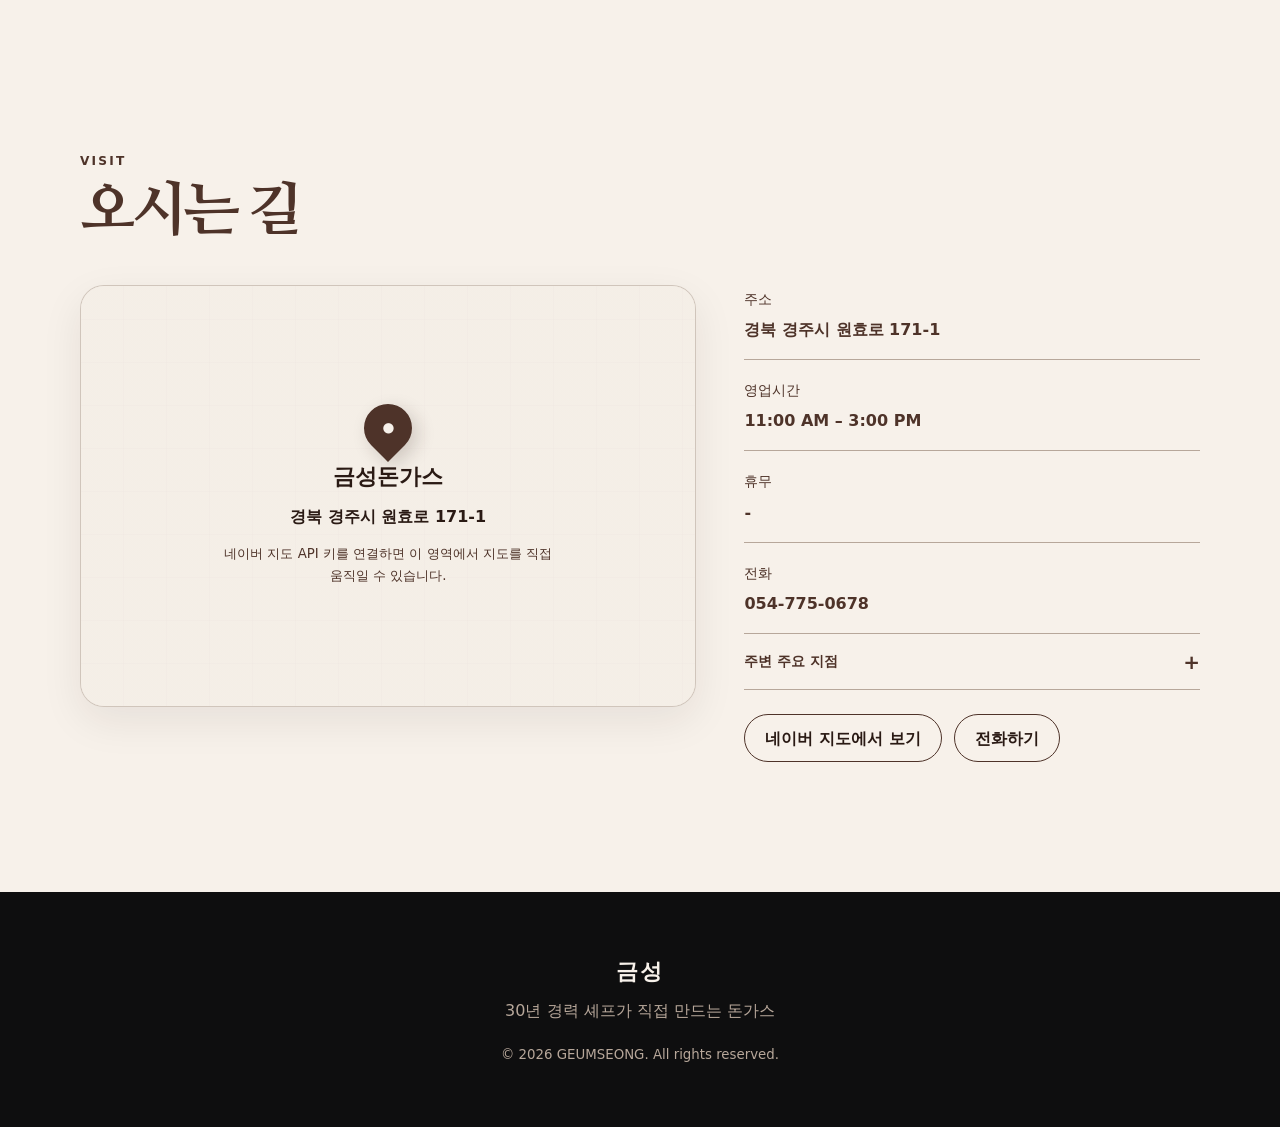
==== commit ab90cdc5: "Update index.html" ====
--- a/index.html
+++ b/index.html
@@ -179,20 +179,22 @@
     </section>
 
     <section class="section" id="store">
-      <div class="section-heading">
-        <p class="eyebrow">SPACE</p>
-        <h2>매장 안내</h2>
-      </div>
-      <div class="photo-grid">
-        <img
-    src="assets/store/bartable.jpg"
-    alt="금성 돈가스 매장 바 테이블"
-    class="store-photo-item"
-  />
-        <div class="photo-placeholder">사진 추가 예정</div>
-        <div class="photo-placeholder">사진 추가 예정</div>
-      </div>
-    </section>
+  <div class="section-heading">
+    <p class="eyebrow">SPACE</p>
+    <h2>매장 안내</h2>
+  </div>
+
+  <div class="photo-grid">
+    <img
+      src="assets/store/bartable.jpg"
+      alt="금성 돈가스 매장 바 테이블"
+      class="store-photo-item"
+    />
+
+    <div class="photo-placeholder">사진 추가 예정</div>
+    <div class="photo-placeholder">사진 추가 예정</div>
+  </div>
+</section>
 
     <section class="section location-section" id="location">
       <div class="section-heading">
--- a/style.css
+++ b/style.css
@@ -1454,3 +1454,31 @@
     z-index: 1002;
   }
 }
+
+/* =========================================================
+   SPACE - 매장안내 사진
+   ========================================================= */
+.store-photo-item {
+  width: 100%;
+  height: 100%;
+  min-width: 0;
+  object-fit: cover;
+  border-radius: 24px;
+  display: block;
+}
+
+/* 첫 번째 큰 사진칸을 차지하도록 */
+.photo-grid > .store-photo-item:first-child {
+  grid-row: span 2;
+}
+
+@media (max-width: 760px) {
+  .store-photo-item {
+    height: 230px;
+    border-radius: 18px;
+  }
+
+  .photo-grid > .store-photo-item:first-child {
+    grid-row: auto;
+  }
+}
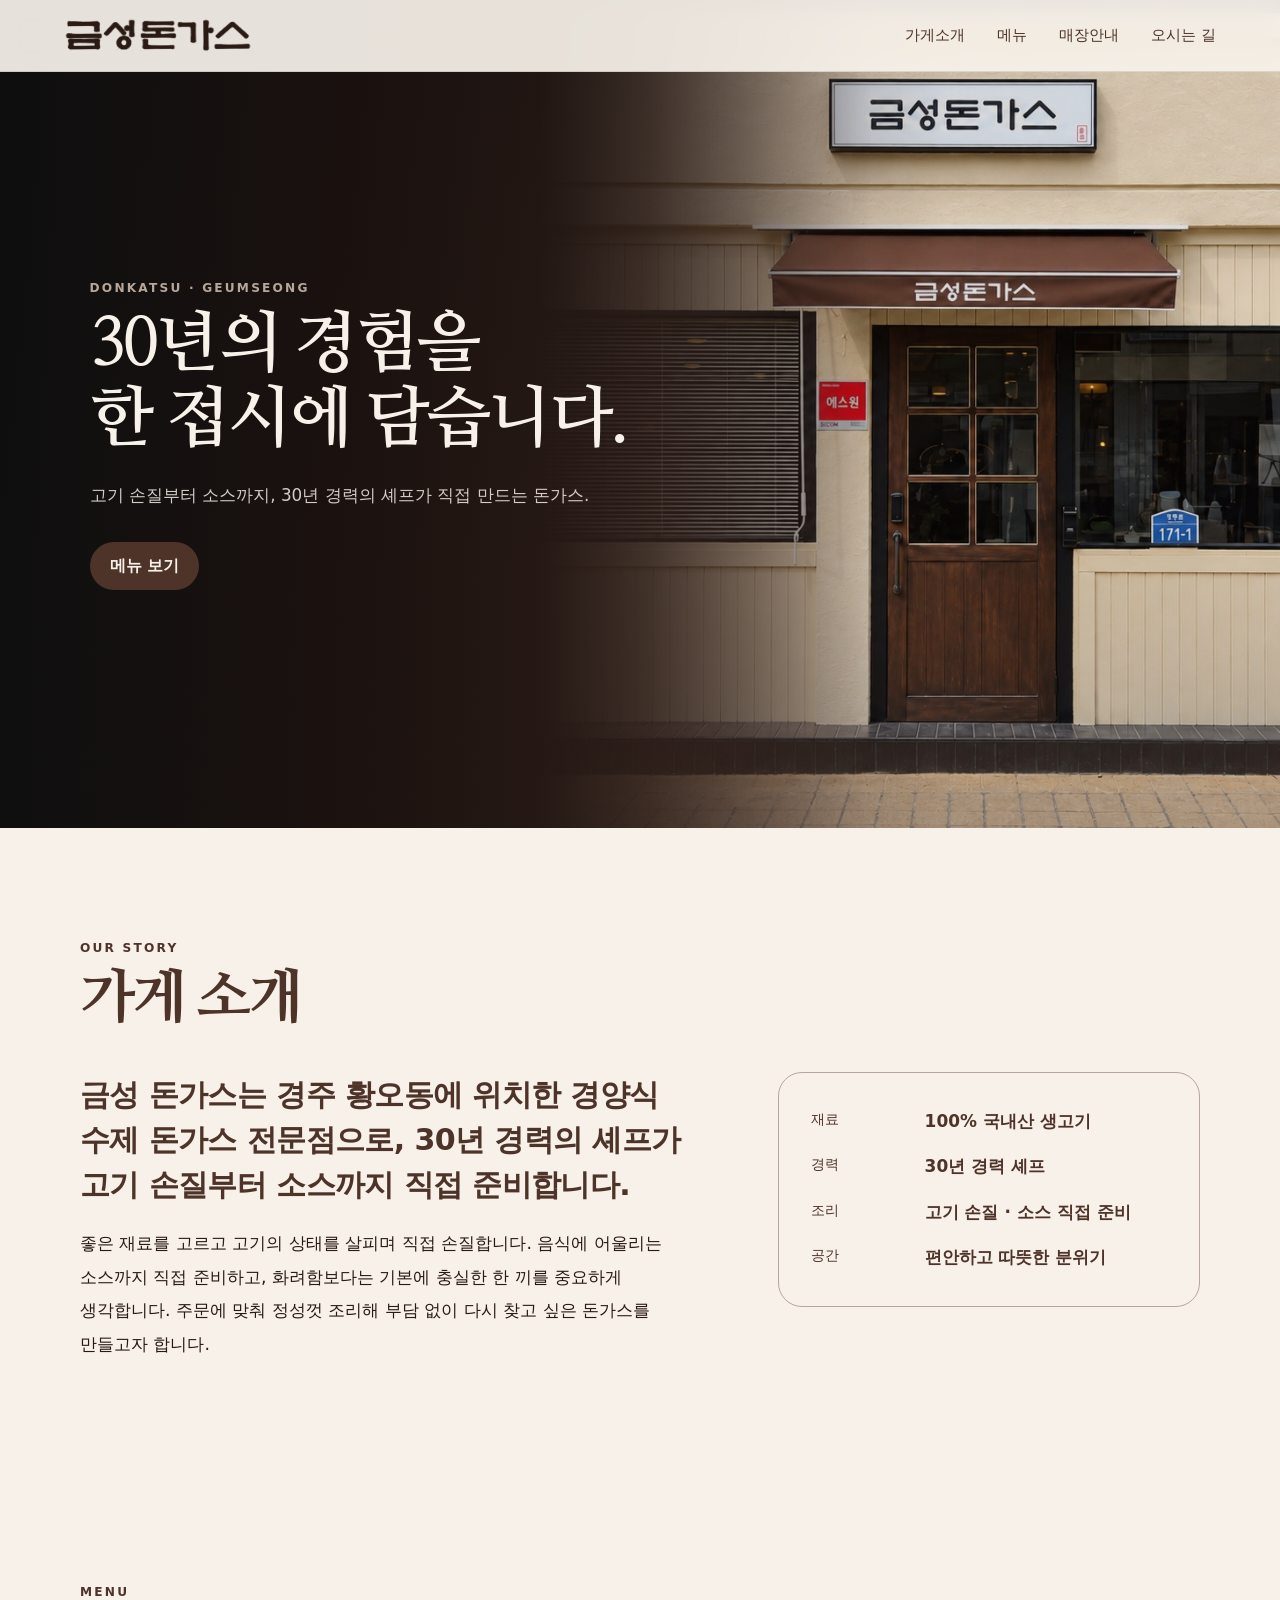
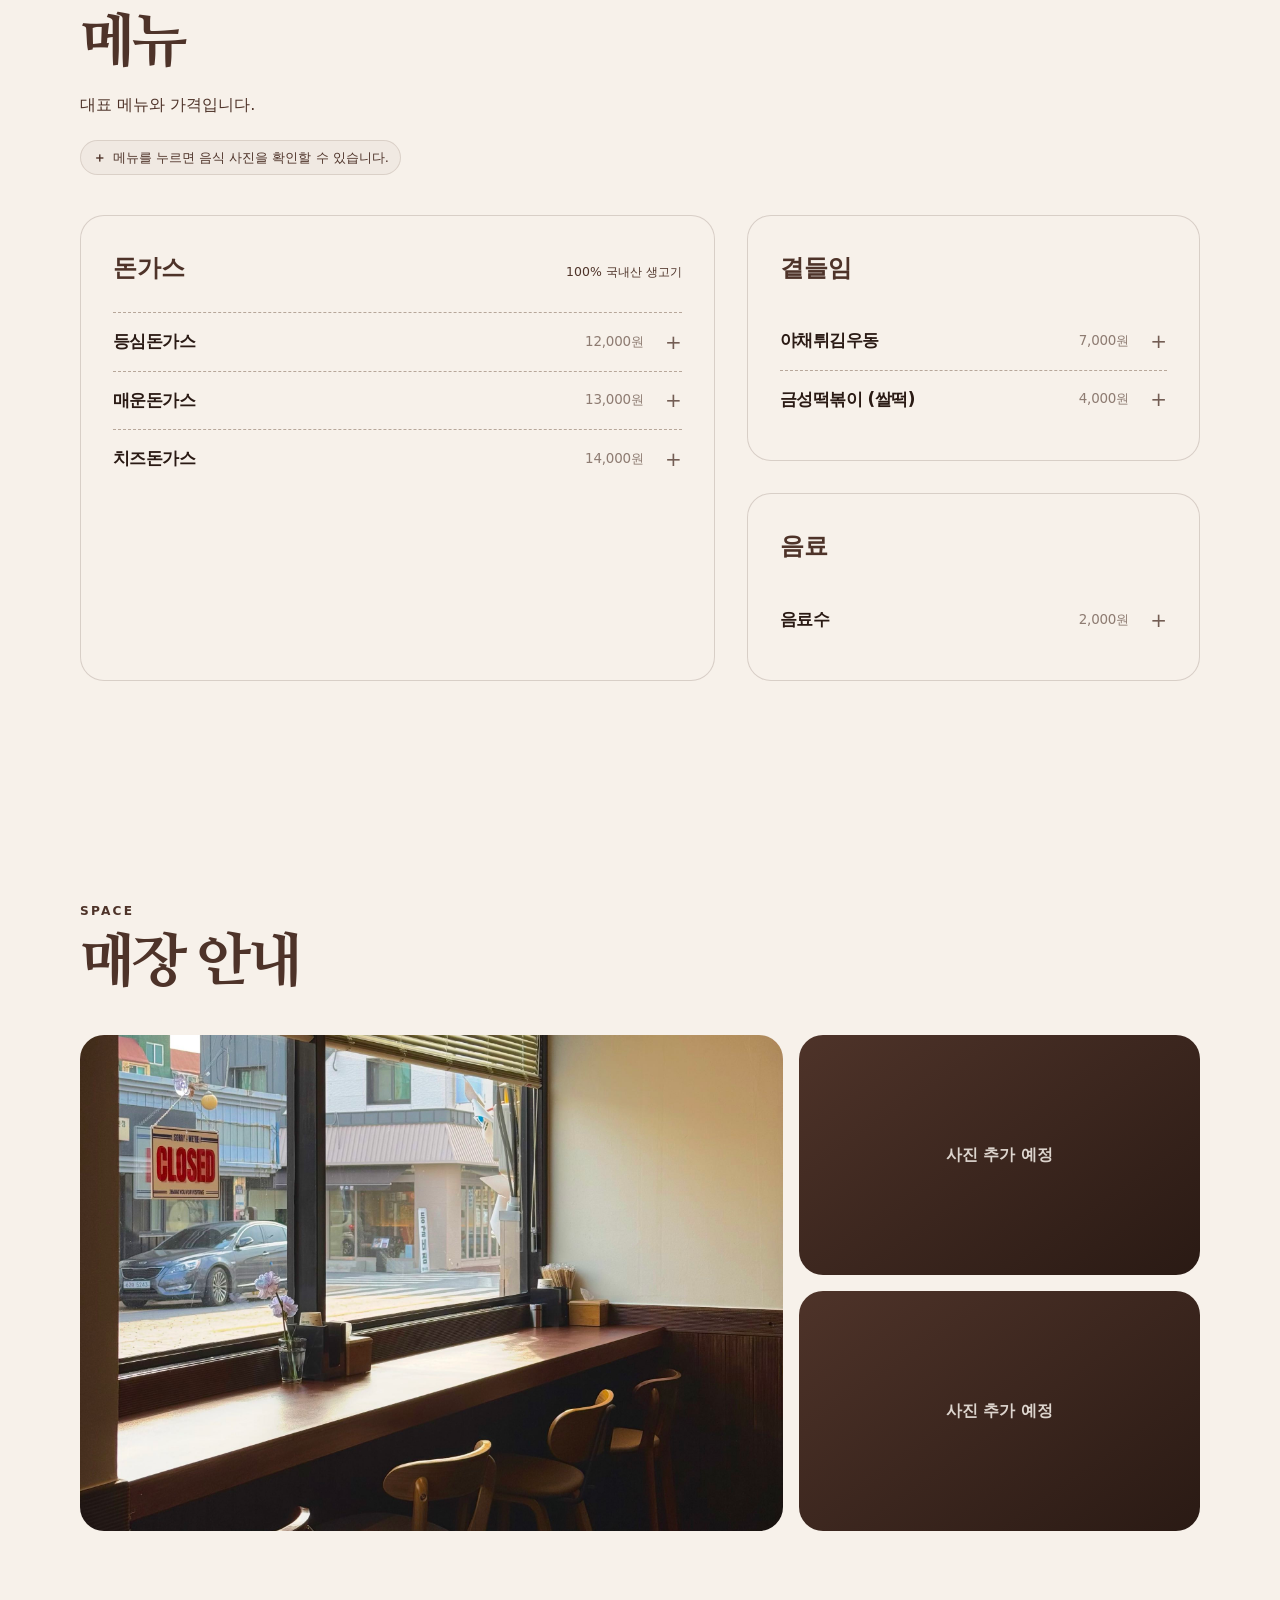
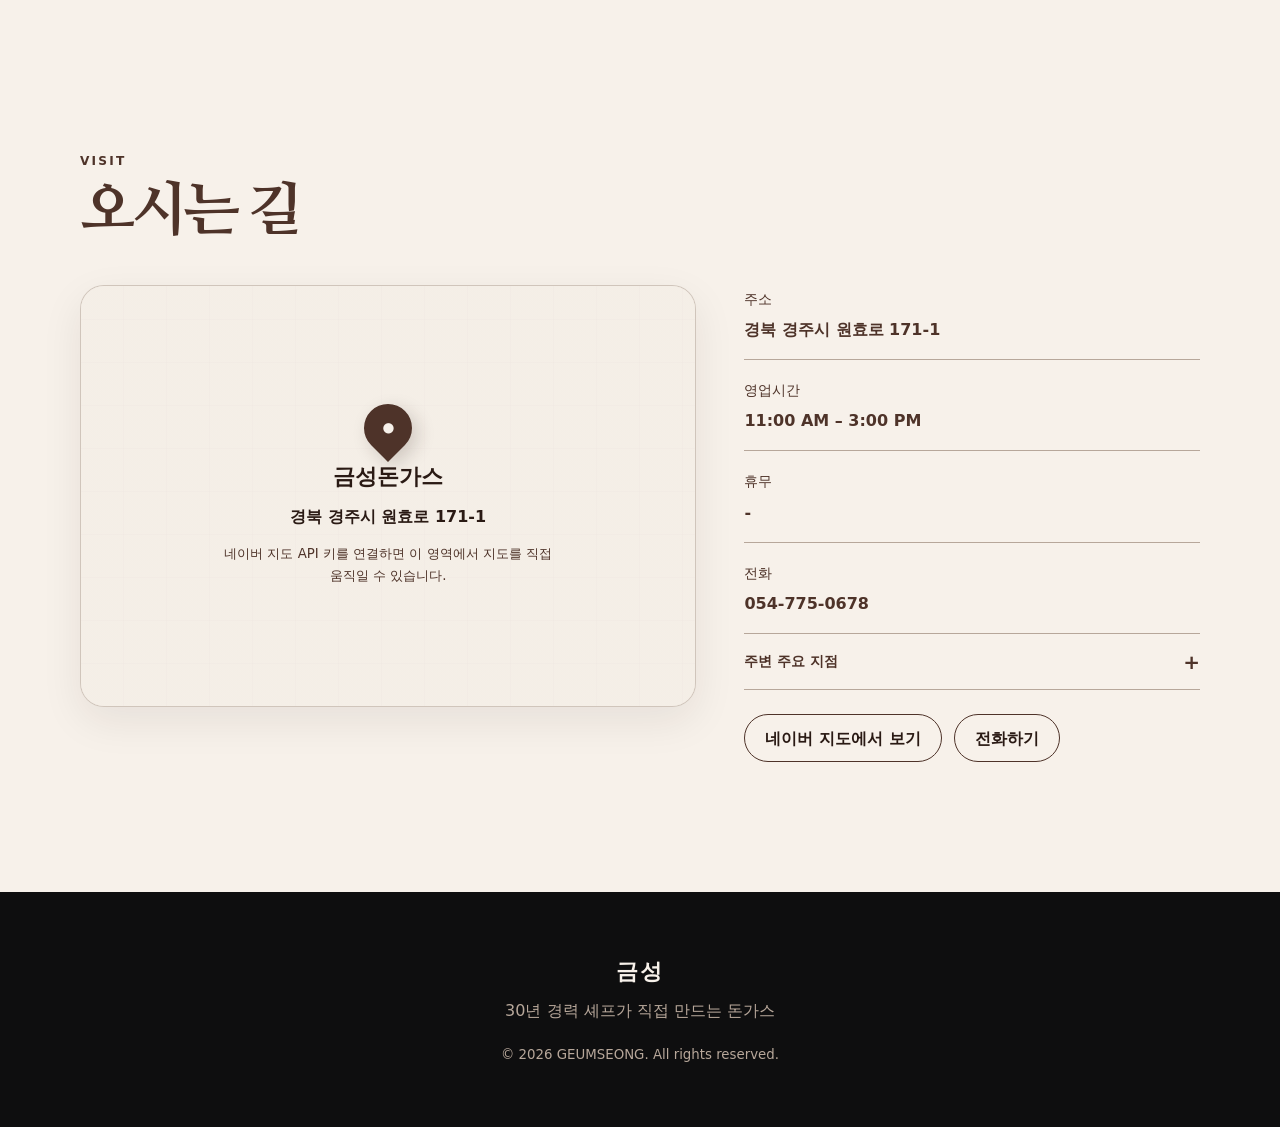
==== commit 4030c4e1: "Update index.html" ====
--- a/index.html
+++ b/index.html
@@ -30,7 +30,7 @@
   <link rel="preconnect" href="https://fonts.googleapis.com">
   <link rel="preconnect" href="https://fonts.gstatic.com" crossorigin>
   <link href="https://fonts.googleapis.com/css2?family=Nanum+Myeongjo:wght@700;800&display=swap" rel="stylesheet">
-<link rel="stylesheet" href="style.css?v=20260912-menu-layout-fix-v3" />
+<link rel="stylesheet" href="style.css?v=20261017-store-photo-v2" />
   <script type="application/ld+json">
 {
   "@context": "https://schema.org",
--- a/style.css
+++ b/style.css
@@ -1461,10 +1461,11 @@
 .store-photo-item {
   width: 100%;
   height: 100%;
-  min-width: 0;
   object-fit: cover;
+  object-position: center 65%;
   border-radius: 24px;
   display: block;
+  min-width: 0;
 }
 
 /* 첫 번째 큰 사진칸을 차지하도록 */
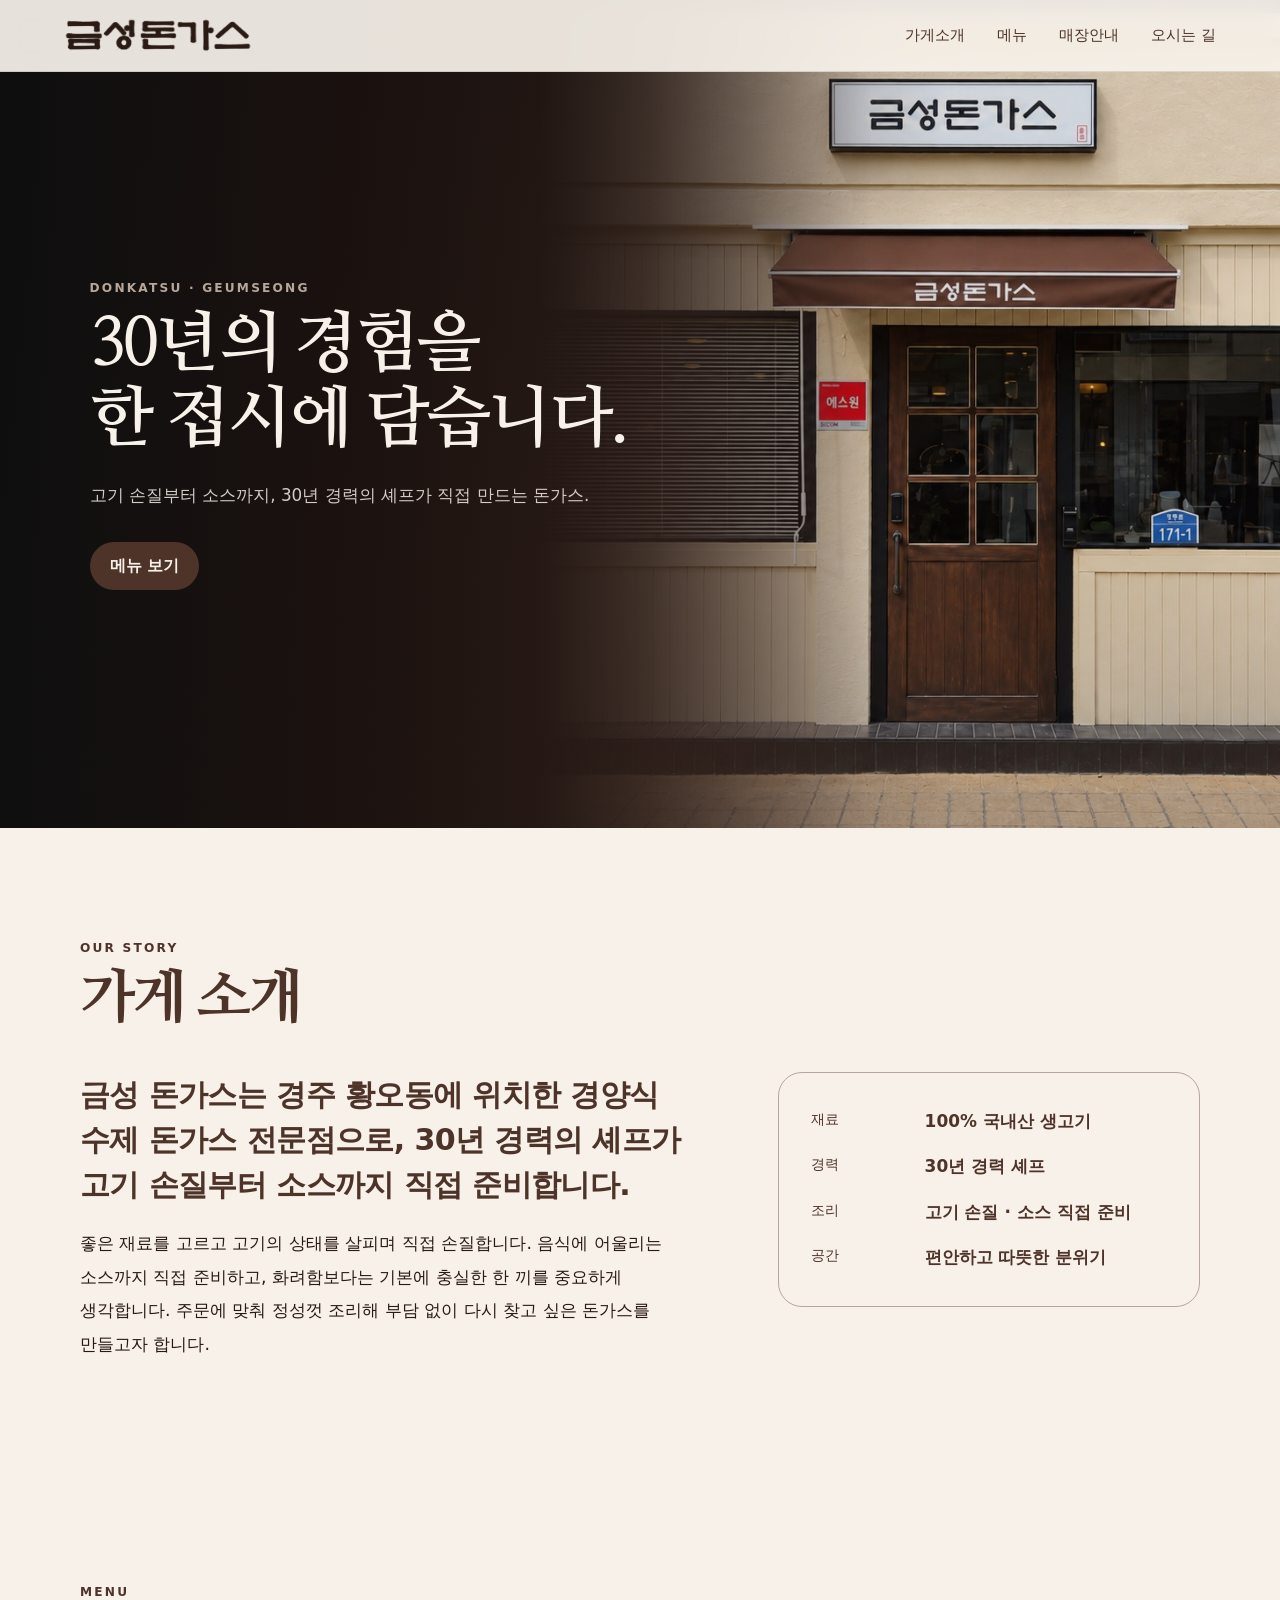
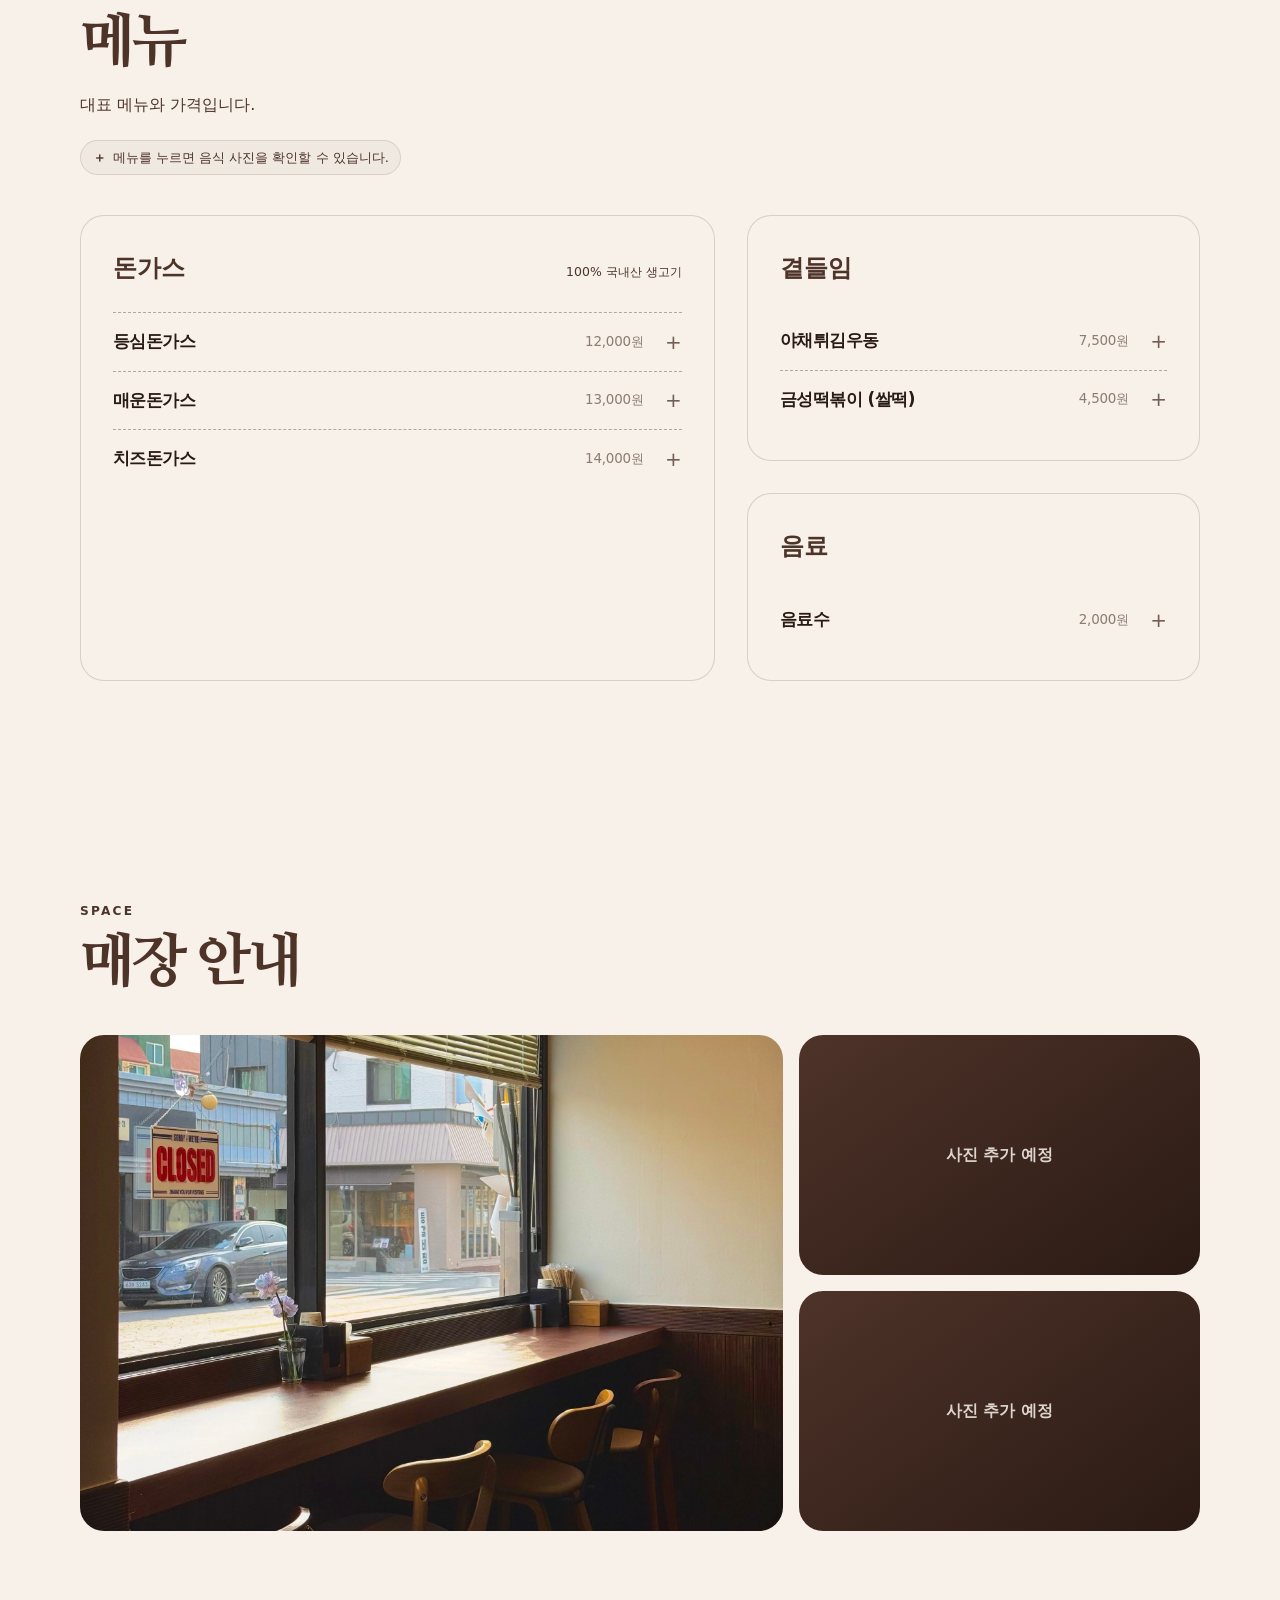
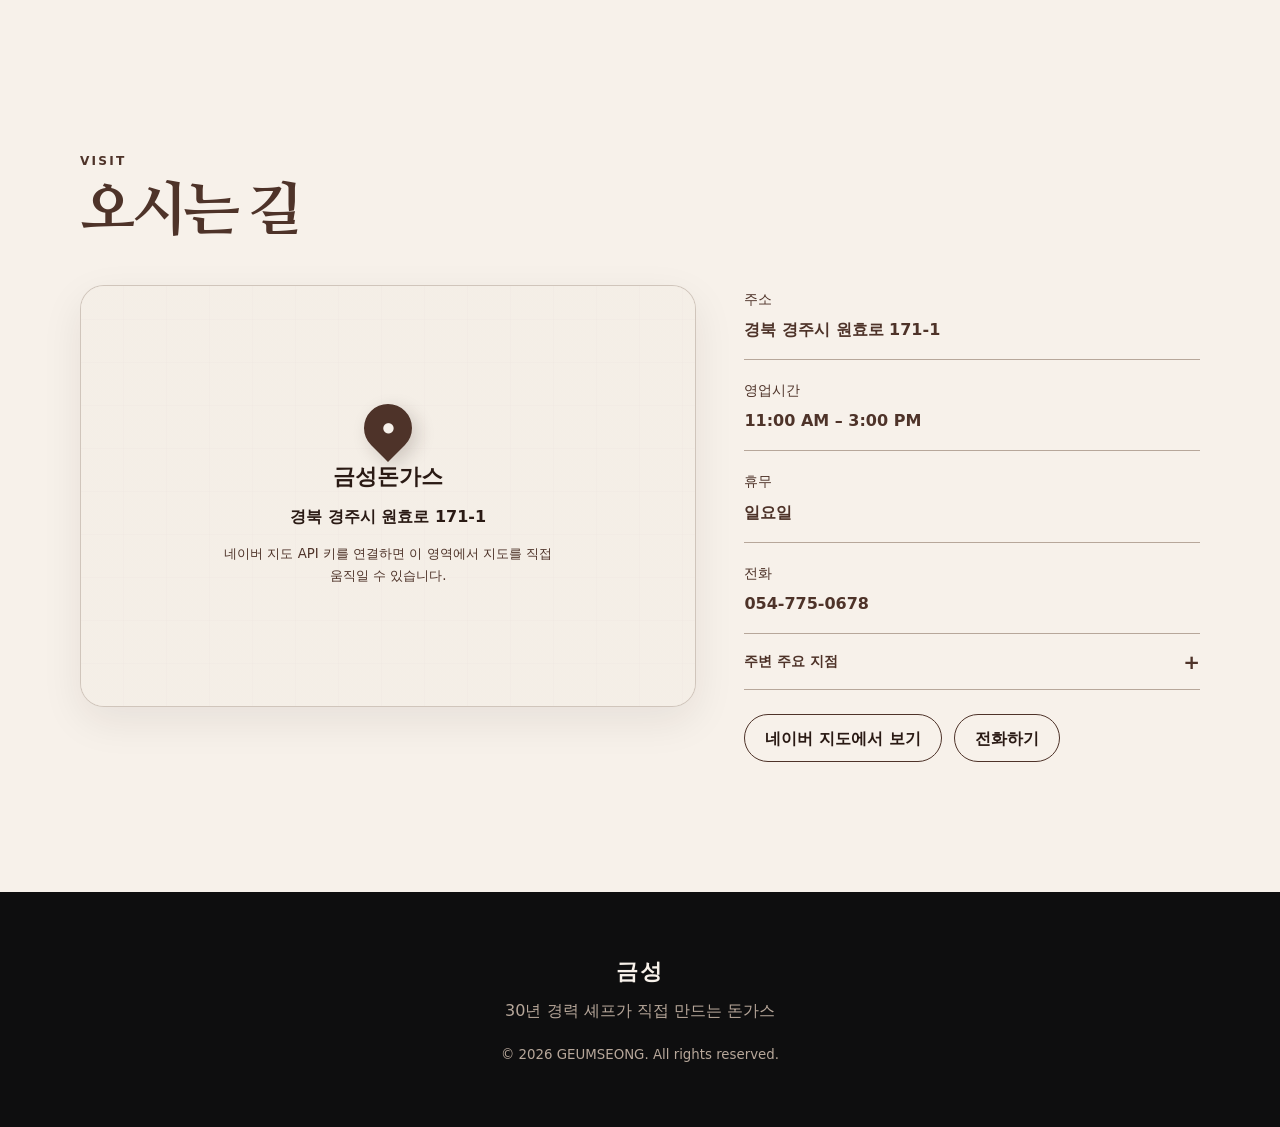
==== commit 553672e6: "Update index.html" ====
--- a/index.html
+++ b/index.html
@@ -153,14 +153,14 @@
 
           <div class="menu-entry">
             <button class="menu-item menu-item-button" type="button" aria-expanded="false" aria-controls="photo-udon">
-              <span class="menu-name">야채튀김우동</span><strong class="menu-price">7,000원</strong>
+              <span class="menu-name">야채튀김우동</span><strong class="menu-price">7,500원</strong>
             </button>
             <div class="menu-photo-panel" id="photo-udon"><div class="menu-photo-inner"><img src="assets/menu/notyet.png" alt="야채튀김우동 사진" /></div></div>
           </div>
 
           <div class="menu-entry">
             <button class="menu-item menu-item-button" type="button" aria-expanded="false" aria-controls="photo-tteok">
-              <span class="menu-name">금성떡볶이 (쌀떡)</span><strong class="menu-price">4,000원</strong>
+              <span class="menu-name">금성떡볶이 (쌀떡)</span><strong class="menu-price">4,500원</strong>
             </button>
             <div class="menu-photo-panel" id="photo-tteok"><div class="menu-photo-inner"><img src="assets/menu/tteok.png" alt="금성떡볶이 사진" /></div></div>
           </div>
@@ -172,7 +172,7 @@
             <button class="menu-item menu-item-button" type="button" aria-expanded="false" aria-controls="photo-drink">
               <span class="menu-name">음료수</span><strong class="menu-price">2,000원</strong>
             </button>
-            <div class="menu-photo-panel" id="photo-drink"><div class="menu-photo-inner"><img src="assets/menu/notyet.png" alt="음료수 사진" /></div></div>
+            <div class="menu-photo-panel" id="photo-drink"><div class="menu-photo-inner"><img src="assets/menu/drink.png" alt="음료수 사진" /></div></div>
           </div>
         </section>
       </div>
@@ -223,7 +223,7 @@
           </div>
           <div>
             <span>휴무</span>
-            <strong> - </strong>
+            <strong> 일요일 </strong>
           </div>
          <div>
   <span>전화</span>
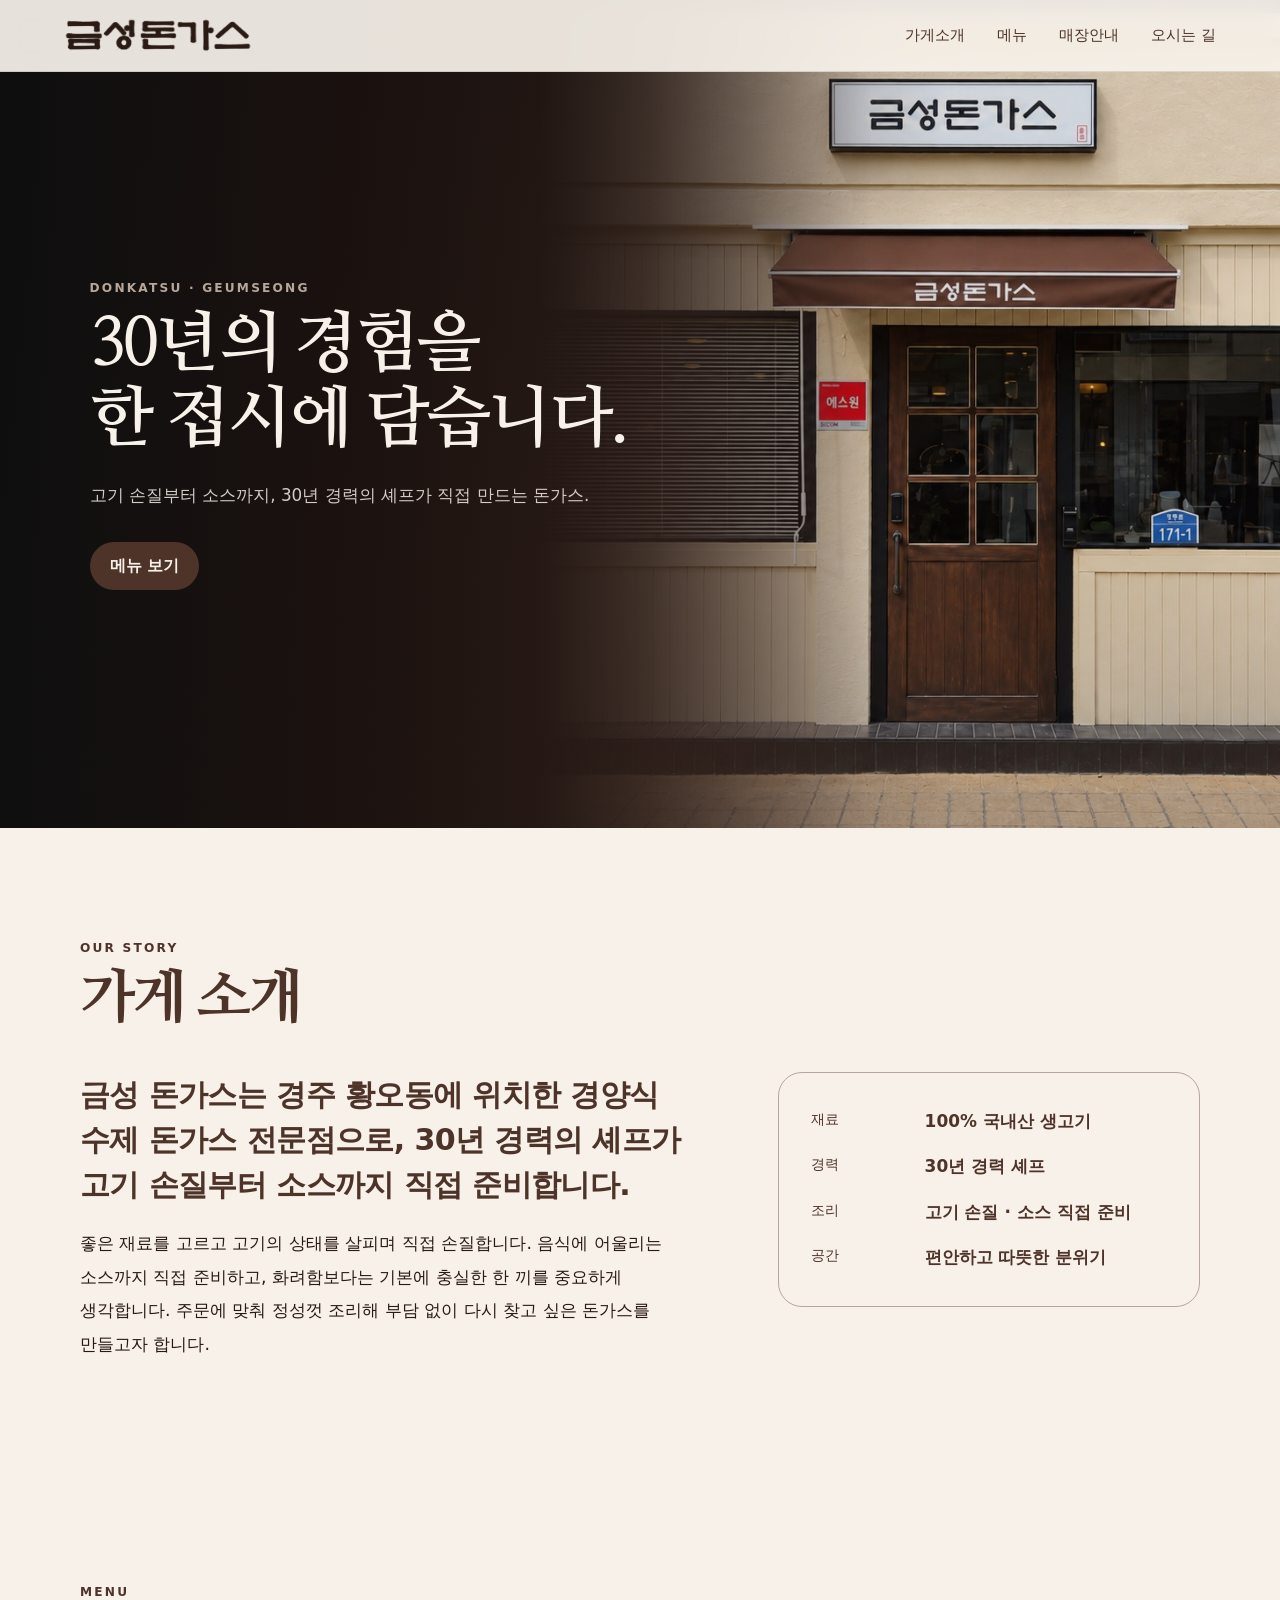
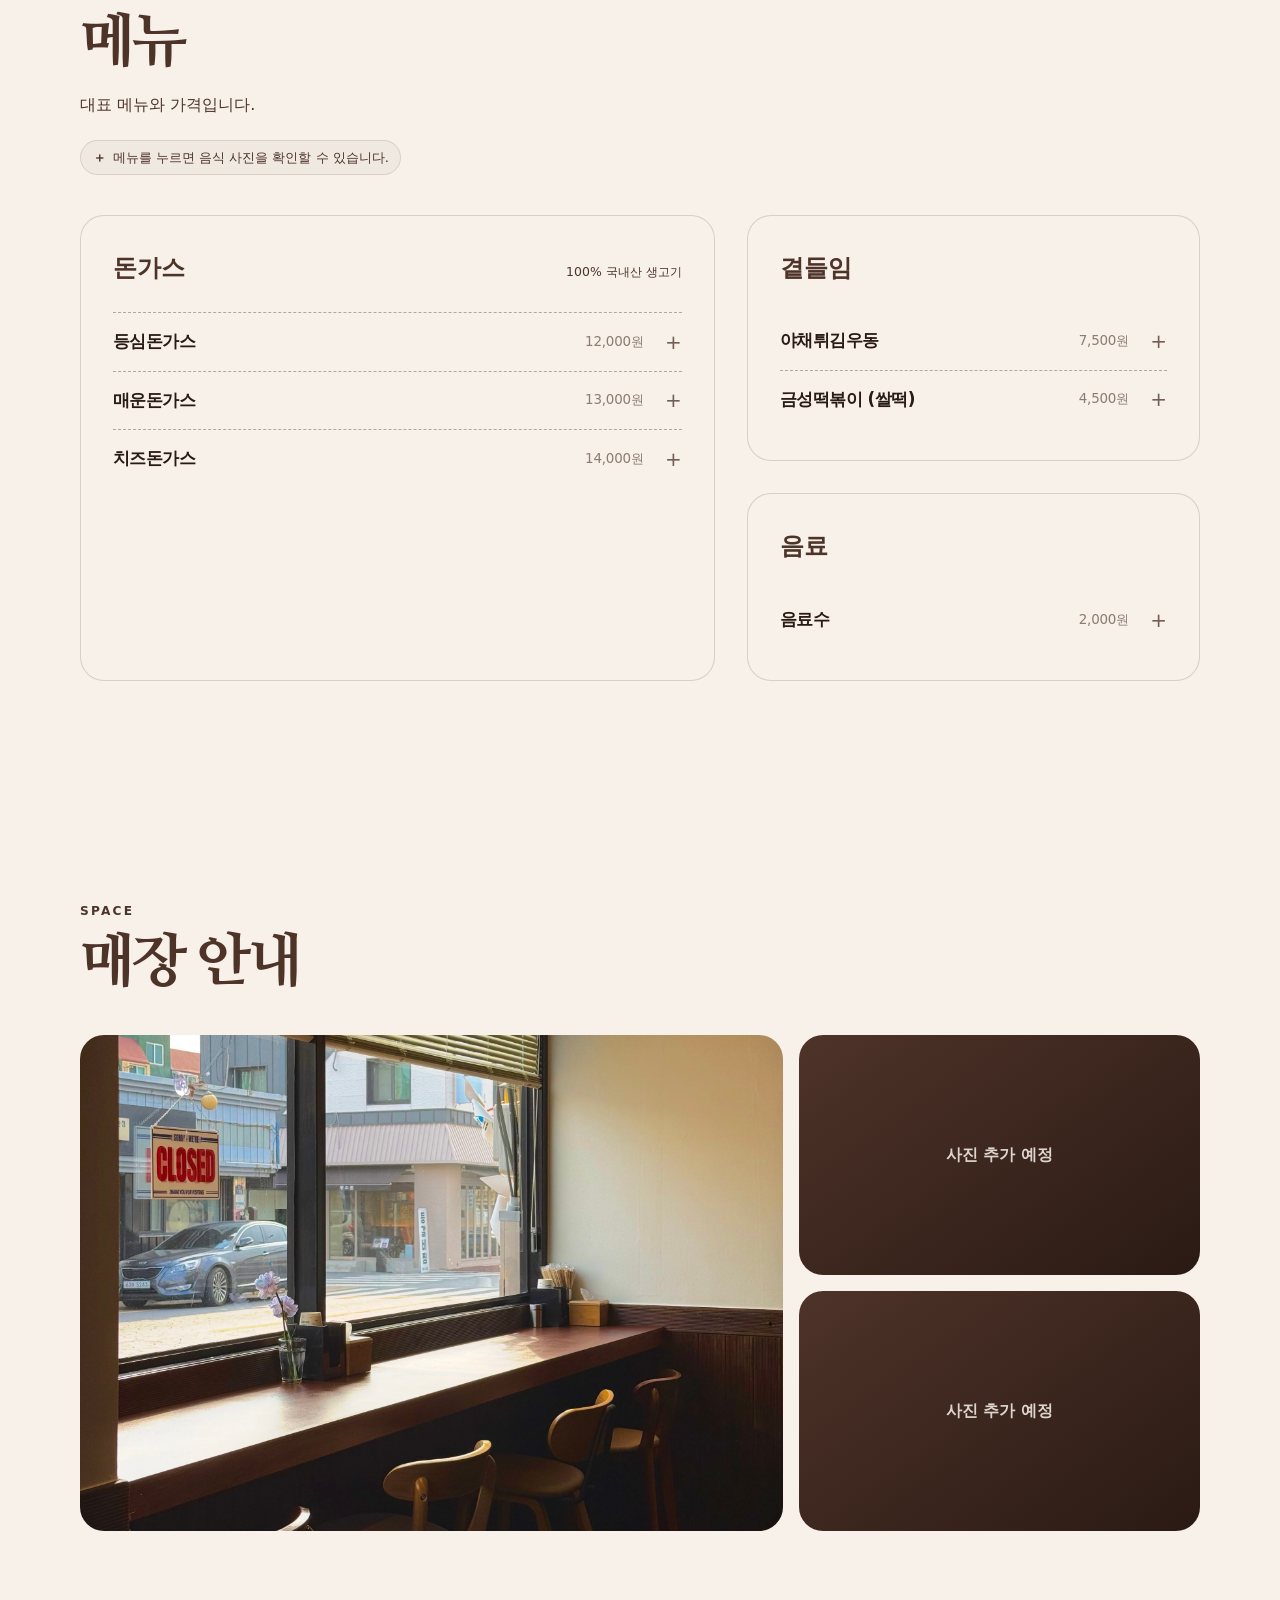
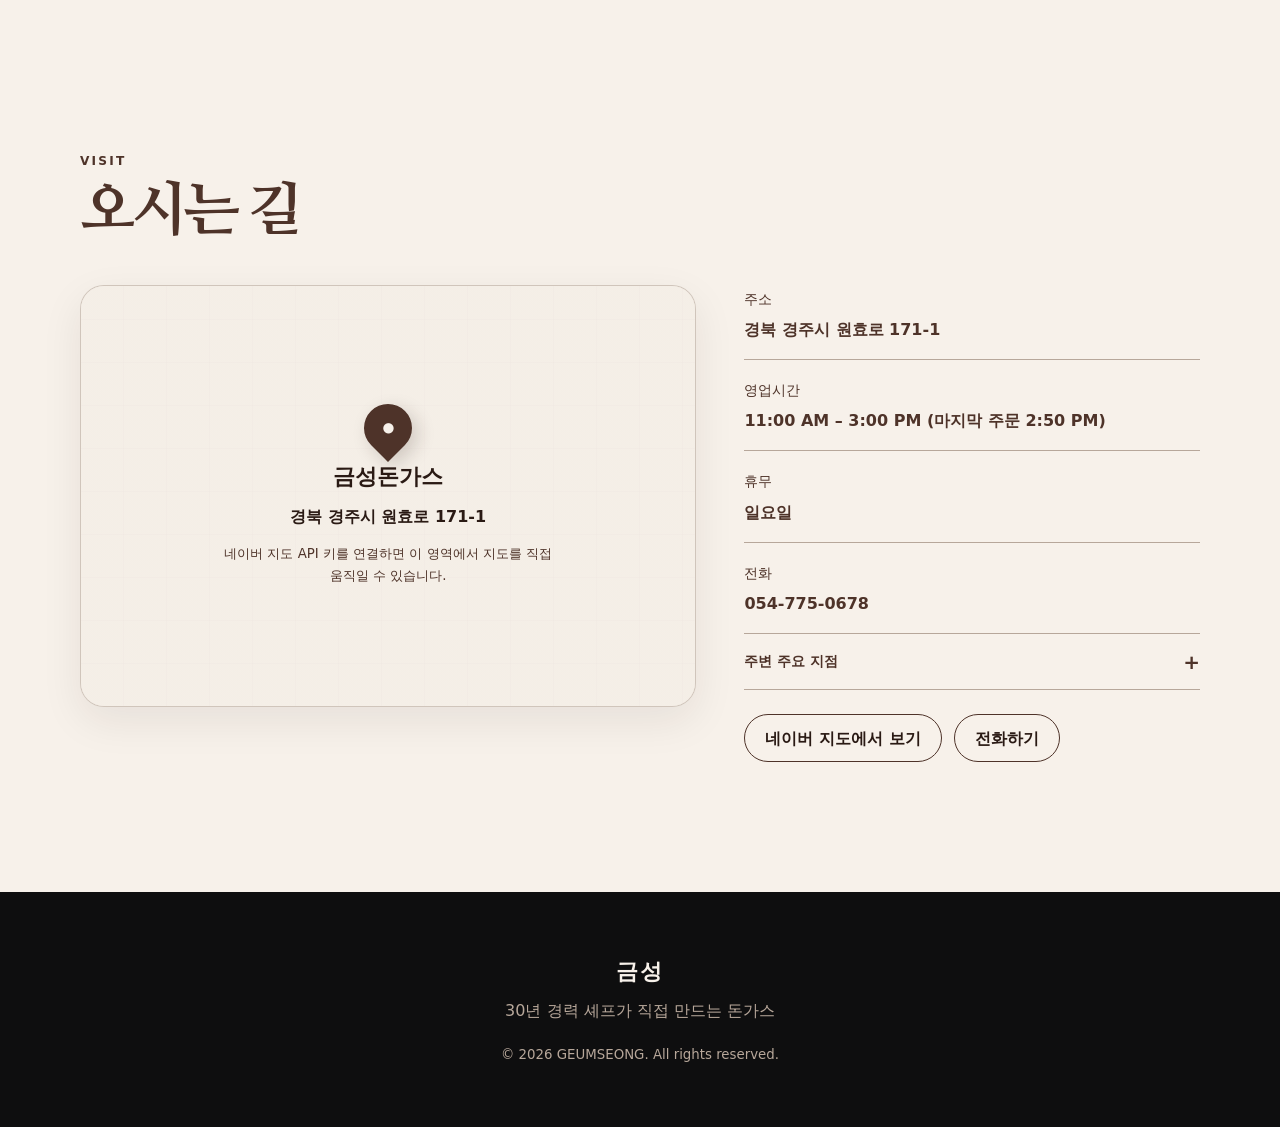
==== commit 69d69604: "Update index.html" ====
--- a/index.html
+++ b/index.html
@@ -162,7 +162,7 @@
             <button class="menu-item menu-item-button" type="button" aria-expanded="false" aria-controls="photo-tteok">
               <span class="menu-name">금성떡볶이 (쌀떡)</span><strong class="menu-price">4,500원</strong>
             </button>
-            <div class="menu-photo-panel" id="photo-tteok"><div class="menu-photo-inner"><img src="assets/menu/tteok.png" alt="금성떡볶이 사진" /></div></div>
+            <div class="menu-photo-panel" id="photo-tteok"><div class="menu-photo-inner"><img src="assets/menu/notyet.png" alt="금성떡볶이 사진" /></div></div>
           </div>
         </section>
 
@@ -219,7 +219,7 @@
           </div>
           <div>
             <span>영업시간</span>
-            <strong>11:00 AM – 3:00 PM</strong>
+            <strong>11:00 AM – 3:00 PM (마지막 주문 2:50 PM)</strong>
           </div>
           <div>
             <span>휴무</span>
